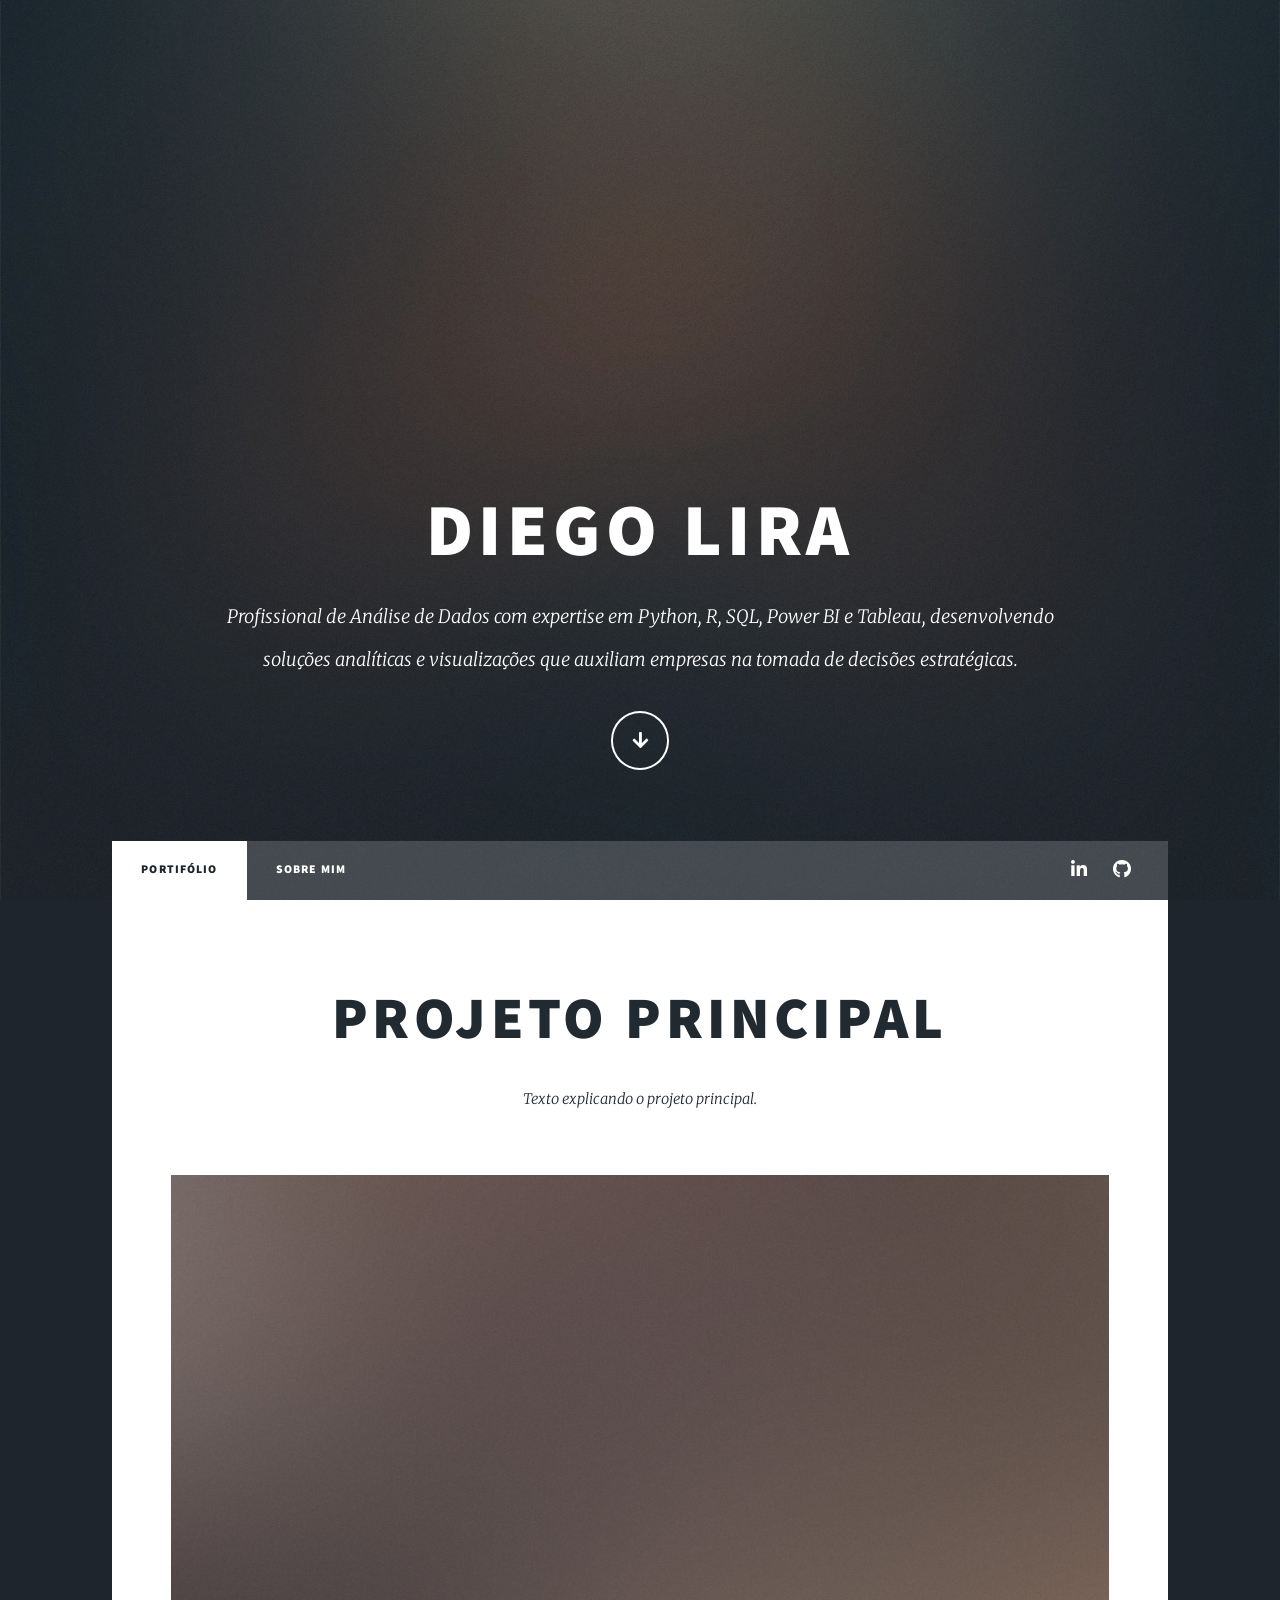
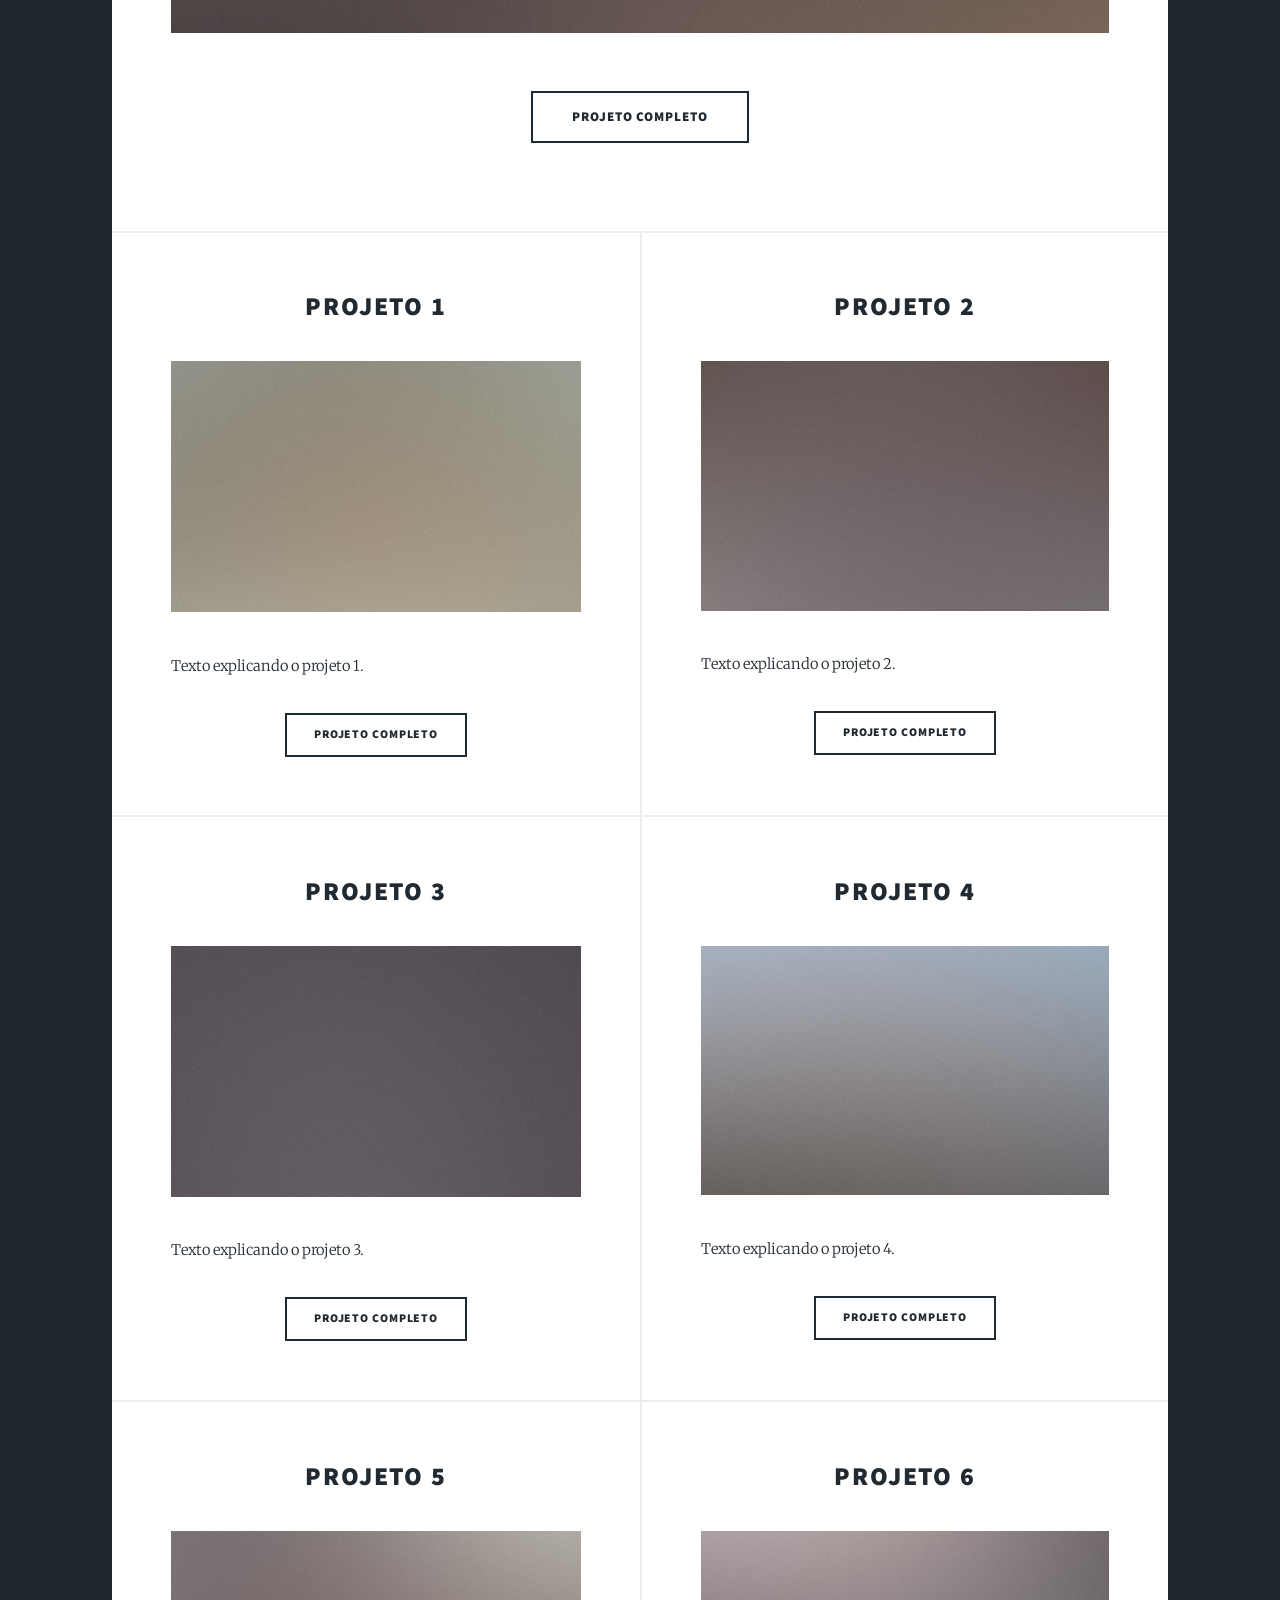
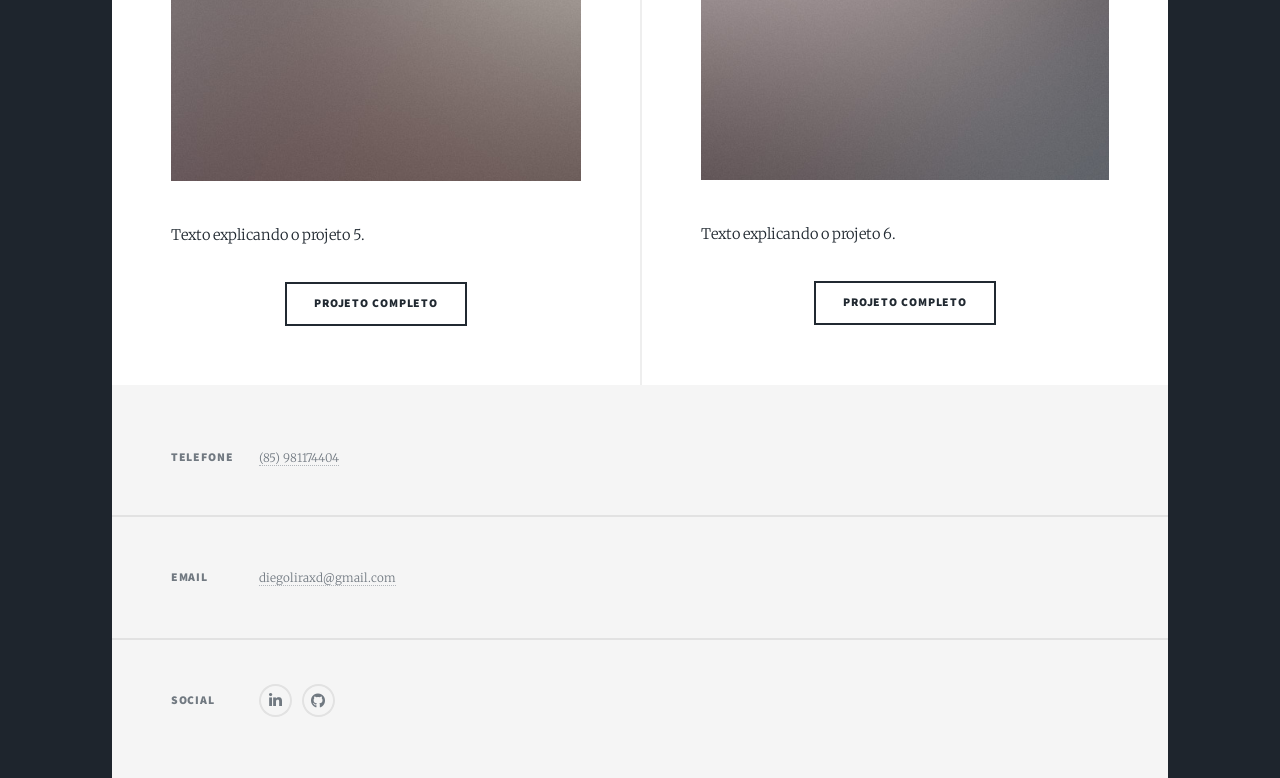
==== index.html @ f2e18669 "Site do portifólio" ====
<!DOCTYPE HTML>
<!--
	Massively by HTML5 UP
	html5up.net | @ajlkn
	Free for personal and commercial use under the CCA 3.0 license (html5up.net/license)
-->
<html>
	<head>
		<title>Massively by HTML5 UP</title>
		<meta charset="utf-8" />
		<meta name="viewport" content="width=device-width, initial-scale=1, user-scalable=no" />
		<link rel="stylesheet" href="assets/css/main.css" />
		<noscript><link rel="stylesheet" href="assets/css/noscript.css" /></noscript>
	</head>
	<body class="is-preload">

		<!-- Wrapper -->
			<div id="wrapper" class="fade-in">

				<!-- Intro -->
					<div id="intro">
						<h1>Diego Lira</h1>
						<p> Profissional de Análise de Dados com expertise em Python, R, SQL, Power BI e Tableau, desenvolvendo <br />
						soluções analíticas e visualizações que auxiliam empresas na tomada de decisões estratégicas.</p>
						<ul class="actions">
							<li><a href="#header" class="button icon solid solo fa-arrow-down scrolly">Continue</a></li>
						</ul>
					</div>

				<!-- Header -->
					<header id="header">
						<a href="index.html" class="logo">Portifólio</a>
					</header>

				<!-- Nav -->
					<nav id="nav">
						<ul class="links">
							<li class="active"><a>Portifólio</a></li>
							<li><a href="generic.html">Sobre mim</a></li>
						</ul>
						<ul class="icons">
							<li><a href="https://www.linkedin.com/in/diegoslira" target="_blank" rel="noopener noreferrer" class="icon brands alt fa-linkedin-in"><span class="label">LinkedIn</span></a></li>
							<li><a href="https://github.com/JDiegoSLira" target="_blank" rel="noopener noreferrer" class="icon brands alt fa-github"><span class="label">GitHub</span></a></li>
						</ul>
					</nav>

				<!-- Main -->
					<div id="main">

						<!-- Featured Post -->
							<article class="post featured">
								<header class="major">
									<h2><a href="#">Projeto Principal</a></h2>
									<p>Texto explicando o projeto principal.</p>
								</header>
								<a href="#" class="image main"><img src="images/pic01.jpg" alt="" /></a>
								<ul class="actions special">
									<li><a href="#" class="button large">Projeto completo</a></li>
								</ul>
							</article>

						<!-- Posts -->
							<section class="posts">
								<article>
									<header>
										<h2><a href="#">Projeto 1</a></h2>
									</header>
									<a href="#" class="image fit"><img src="images/pic02.jpg" alt="" /></a>
									<p>Texto explicando o projeto 1.</p>
									<ul class="actions special">
										<li><a href="#" class="button">Projeto completo</a></li>
									</ul>
								</article>
								<article>
									<header>
										<h2><a href="#">Projeto 2</a></h2>
									</header>
									<a href="#" class="image fit"><img src="images/pic03.jpg" alt="" /></a>
									<p>Texto explicando o projeto 2.</p>
									<ul class="actions special">
										<li><a href="#" class="button">Projeto completo</a></li>
									</ul>
								</article>
								<article>
									<header>
										<h2><a href="#">Projeto 3</a></h2>
									</header>
									<a href="#" class="image fit"><img src="images/pic04.jpg" alt="" /></a>
									<p>Texto explicando o projeto 3.</p>
									<ul class="actions special">
										<li><a href="#" class="button">Projeto completo</a></li>
									</ul>
								</article>
								<article>
									<header>
										<h2><a href="#">Projeto 4</a></h2>
									</header>
									<a href="#" class="image fit"><img src="images/pic05.jpg" alt="" /></a>
									<p>Texto explicando o projeto 4.</p>
									<ul class="actions special">
										<li><a href="#" class="button">Projeto completo</a></li>
									</ul>
								</article>
								<article>
									<header>
										<h2><a href="#">Projeto 5</a></h2>
									</header>
									<a href="#" class="image fit"><img src="images/pic06.jpg" alt="" /></a>
									<p>Texto explicando o projeto 5.</p>
									<ul class="actions special">
										<li><a href="#" class="button">Projeto completo</a></li>
									</ul>
								</article>
								<article>
									<header>
										<h2><a href="#">Projeto 6</a></h2>
									</header>
									<a href="#" class="image fit"><img src="images/pic07.jpg" alt="" /></a>
									<p>Texto explicando o projeto 6.</p>
									<ul class="actions special">
										<li><a href="#" class="button">Projeto completo</a></li>
									</ul>
								</article>
							</section>
					</div>
				<!-- Footer -->
					<footer id="footer">
						<section class="split contact">
							<section>
								<h3>Telefone</h3>
								<p><a>(85) 981174404</a></p>
							</section>
							<section>
								<h3>Email</h3>
								<p><a>diegoliraxd@gmail.com</a></p>
							</section>
							<section>
								<h3>Social</h3>
								<ul class="icons alt">
									<li><a href="https://www.linkedin.com/in/diegoslira" target="_blank" rel="noopener noreferrer" class="icon brands alt fa-linkedin-in"><span class="label">LinkedIn</span></a></li>
									<li><a href="https://github.com/JDiegoSLira" target="_blank" rel="noopener noreferrer" class="icon brands alt fa-github"><span class="label">GitHub</span></a></li>
								</ul>
							</section>
						</section>
					</footer>
			</div>

		<!-- Scripts -->
			<script src="assets/js/jquery.min.js"></script>
			<script src="assets/js/jquery.scrollex.min.js"></script>
			<script src="assets/js/jquery.scrolly.min.js"></script>
			<script src="assets/js/browser.min.js"></script>
			<script src="assets/js/breakpoints.min.js"></script>
			<script src="assets/js/util.js"></script>
			<script src="assets/js/main.js"></script>

	</body>
</html>
---- assets/css/main.css ----
@import url(fontawesome-all.min.css);
@import url("https://fonts.googleapis.com/css?family=Merriweather:300,700,300italic,700italic|Source+Sans+Pro:900");

/*
	Massively by HTML5 UP
	html5up.net | @ajlkn
	Free for personal and commercial use under the CCA 3.0 license (html5up.net/license)
*/

html, body, div, span, applet, object,
iframe, h1, h2, h3, h4, h5, h6, p, blockquote,
pre, a, abbr, acronym, address, big, cite,
code, del, dfn, em, img, ins, kbd, q, s, samp,
small, strike, strong, sub, sup, tt, var, b,
u, i, center, dl, dt, dd, ol, ul, li, fieldset,
form, label, legend, table, caption, tbody,
tfoot, thead, tr, th, td, article, aside,
canvas, details, embed, figure, figcaption,
footer, header, hgroup, menu, nav, output, ruby,
section, summary, time, mark, audio, video {
	margin: 0;
	padding: 0;
	border: 0;
	font-size: 100%;
	font: inherit;
	vertical-align: baseline;}

article, aside, details, figcaption, figure,
footer, header, hgroup, menu, nav, section {
	display: block;}

body {
	line-height: 1;
}

ol, ul {
	list-style: none;
}

blockquote, q {
	quotes: none;
}

	blockquote:before, blockquote:after, q:before, q:after {
		content: '';
		content: none;
	}

table {
	border-collapse: collapse;
	border-spacing: 0;
}

body {
	-webkit-text-size-adjust: none;
}

mark {
	background-color: transparent;
	color: inherit;
}

input::-moz-focus-inner {
	border: 0;
	padding: 0;
}

input, select, textarea {
	-moz-appearance: none;
	-webkit-appearance: none;
	-ms-appearance: none;
	appearance: none;
}

/* Basic */

	@-ms-viewport {
		width: device-width;
	}

	body {
		-ms-overflow-style: scrollbar;
	}

	@media screen and (max-width: 480px) {

		html, body {
			min-width: 320px;
		}

	}

	html {
		box-sizing: border-box;
	}

	*, *:before, *:after {
		box-sizing: inherit;
	}

	body {
		background-color: #1e252d;
	}

		body.is-preload *, body.is-preload *:before, body.is-preload *:after {
			-moz-animation: none !important;
			-webkit-animation: none !important;
			-ms-animation: none !important;
			animation: none !important;
			-moz-transition: none !important;
			-webkit-transition: none !important;
			-ms-transition: none !important;
			transition: none !important;
		}

/* Type */

	html {
		font-size: 16pt;
	}

		@media screen and (max-width: 1680px) {

			html {
				font-size: 12pt;
			}

		}

		@media screen and (max-width: 1280px) {

			html {
				font-size: 11pt;
			}

		}

		@media screen and (max-width: 360px) {

			html {
				font-size: 10pt;
			}

		}

	body {
		color: #212931;
	}

	body, input, select, textarea {
		font-family: "Merriweather", Georgia, serif;
		font-weight: 300;
		font-size: 1rem;
		line-height: 2.375;
	}

	a {
		-moz-transition: color 0.2s ease-in-out, background-color 0.2s ease-in-out, border-color 0.2s ease-in-out, box-shadow 0.2s ease-in-out;
		-webkit-transition: color 0.2s ease-in-out, background-color 0.2s ease-in-out, border-color 0.2s ease-in-out, box-shadow 0.2s ease-in-out;
		-ms-transition: color 0.2s ease-in-out, background-color 0.2s ease-in-out, border-color 0.2s ease-in-out, box-shadow 0.2s ease-in-out;
		transition: color 0.2s ease-in-out, background-color 0.2s ease-in-out, border-color 0.2s ease-in-out, box-shadow 0.2s ease-in-out;
		border-bottom: dotted 1px;
		text-decoration: none;
	}

		a:hover {
			border-bottom-color: transparent;
		}

	strong, b {
		font-weight: 600;
	}

	em, i {
		font-style: italic;
	}

	p {
		text-align: justify;
		margin: 0 0 2rem 0;
	}

	h1, h2, h3, h4, h5, h6 {
		font-family: "Source Sans Pro", Helvetica, sans-serif;
		font-weight: 900;
		line-height: 1.5;
		letter-spacing: 0.075em;
		text-transform: uppercase;
		margin: 0 0 1rem 0;
	}

		h1 a, h2 a, h3 a, h4 a, h5 a, h6 a {
			border-bottom: 0;
			color: inherit;
			text-decoration: none;
		}

	h1 {
		font-size: 4rem;
		line-height: 1.1;
		margin: 0 0 2rem 0;
	}

	h2 {
		font-size: 1.75rem;
		line-height: 1.3;
		margin: 0 0 1.5rem 0;
	}

	h3 {
		font-size: 1.25rem;
		margin: 0 0 1.5rem 0;
	}

	h4 {
		font-size: 1rem;
	}

	h5 {
		font-size: 0.9rem;
	}

	h6 {
		font-size: 0.8rem;
	}

	sub {
		font-size: 0.8rem;
		position: relative;
		top: 0.5rem;
	}

	sup {
		font-size: 0.8rem;
		position: relative;
		top: -0.5rem;
	}

	blockquote {
		border-left: solid 4px;
		font-style: italic;
		margin: 0 0 2rem 0;
		padding: 0.5rem 0 0.5rem 2rem;
	}

	code {
		border: solid 2px;
		font-family: "Courier New", monospace;
		font-size: 0.9rem;
		margin: 0 0.25rem;
		padding: 0.25rem 0.65rem;
	}

	pre {
		-webkit-overflow-scrolling: touch;
		font-family: "Courier New", monospace;
		font-size: 0.9rem;
		margin: 0 0 2rem 0;
	}

		pre code {
			display: block;
			line-height: 1.75;
			padding: 1rem 1.5rem;
			overflow-x: auto;
		}

	hr {
		border: 0;
		border-bottom: solid 2px;
		margin: 3rem 0;
	}

		hr.major {
			margin: 5rem 0;
		}

	.align-left {
		text-align: left;
	}

	.align-center {
		text-align: center;
	}

	.align-right {
		text-align: right;
	}

	input, select, textarea {
		color: #212931;
	}

	a {
		color: #212931;
		border-bottom-color: rgba(33, 41, 49, 0.5);
	}

		a:hover {
			border-bottom-color: transparent;
			color: #18bfef !important;
		}

	strong, b {
		color: #212931;
	}

	h1, h2, h3, h4, h5, h6 {
		color: #212931;
	}

	blockquote {
		border-left-color: #eeeeee;
	}

	code {
		background: rgba(220, 220, 220, 0.25);
		border-color: #eeeeee;
	}

	hr {
		border-bottom-color: #eeeeee;
	}

/* Row */

	.row {
		display: flex;
		flex-wrap: wrap;
		box-sizing: border-box;
		align-items: stretch;
	}

		.row > * {
			box-sizing: border-box;
		}

		.row.gtr-uniform > * > :last-child {
			margin-bottom: 0;
		}

		.row.aln-left {
			justify-content: flex-start;
		}

		.row.aln-center {
			justify-content: center;
		}

		.row.aln-right {
			justify-content: flex-end;
		}

		.row.aln-top {
			align-items: flex-start;
		}

		.row.aln-middle {
			align-items: center;
		}

		.row.aln-bottom {
			align-items: flex-end;
		}

		.row > .imp {
			order: -1;
		}

		.row > .col-1 {
			width: 8.33333%;
		}

		.row > .off-1 {
			margin-left: 8.33333%;
		}

		.row > .col-2 {
			width: 16.66667%;
		}

		.row > .off-2 {
			margin-left: 16.66667%;
		}

		.row > .col-3 {
			width: 25%;
		}

		.row > .off-3 {
			margin-left: 25%;
		}

		.row > .col-4 {
			width: 33.33333%;
		}

		.row > .off-4 {
			margin-left: 33.33333%;
		}

		.row > .col-5 {
			width: 41.66667%;
		}

		.row > .off-5 {
			margin-left: 41.66667%;
		}

		.row > .col-6 {
			width: 50%;
		}

		.row > .off-6 {
			margin-left: 50%;
		}

		.row > .col-7 {
			width: 58.33333%;
		}

		.row > .off-7 {
			margin-left: 58.33333%;
		}

		.row > .col-8 {
			width: 66.66667%;
		}

		.row > .off-8 {
			margin-left: 66.66667%;
		}

		.row > .col-9 {
			width: 75%;
		}

		.row > .off-9 {
			margin-left: 75%;
		}

		.row > .col-10 {
			width: 83.33333%;
		}

		.row > .off-10 {
			margin-left: 83.33333%;
		}

		.row > .col-11 {
			width: 91.66667%;
		}

		.row > .off-11 {
			margin-left: 91.66667%;
		}

		.row > .col-12 {
			width: 100%;
		}

		.row > .off-12 {
			margin-left: 100%;
		}

		.row.gtr-0 {
			margin-top: 0;
			margin-left: 0rem;
		}

			.row.gtr-0 > * {
				padding: 0 0 0 0rem;
			}

			.row.gtr-0.gtr-uniform {
				margin-top: 0rem;
			}

				.row.gtr-0.gtr-uniform > * {
					padding-top: 0rem;
				}

		.row.gtr-25 {
			margin-top: 0;
			margin-left: -0.375rem;
		}

			.row.gtr-25 > * {
				padding: 0 0 0 0.375rem;
			}

			.row.gtr-25.gtr-uniform {
				margin-top: -0.375rem;
			}

				.row.gtr-25.gtr-uniform > * {
					padding-top: 0.375rem;
				}

		.row.gtr-50 {
			margin-top: 0;
			margin-left: -0.75rem;
		}

			.row.gtr-50 > * {
				padding: 0 0 0 0.75rem;
			}

			.row.gtr-50.gtr-uniform {
				margin-top: -0.75rem;
			}

				.row.gtr-50.gtr-uniform > * {
					padding-top: 0.75rem;
				}

		.row {
			margin-top: 0;
			margin-left: -1.5rem;
		}

			.row > * {
				padding: 0 0 0 1.5rem;
			}

			.row.gtr-uniform {
				margin-top: -1.5rem;
			}

				.row.gtr-uniform > * {
					padding-top: 1.5rem;
				}

		.row.gtr-150 {
			margin-top: 0;
			margin-left: -2.25rem;
		}

			.row.gtr-150 > * {
				padding: 0 0 0 2.25rem;
			}

			.row.gtr-150.gtr-uniform {
				margin-top: -2.25rem;
			}

				.row.gtr-150.gtr-uniform > * {
					padding-top: 2.25rem;
				}

		.row.gtr-200 {
			margin-top: 0;
			margin-left: -3rem;
		}

			.row.gtr-200 > * {
				padding: 0 0 0 3rem;
			}

			.row.gtr-200.gtr-uniform {
				margin-top: -3rem;
			}

				.row.gtr-200.gtr-uniform > * {
					padding-top: 3rem;
				}

		@media screen and (max-width: 1680px) {

			.row {
				display: flex;
				flex-wrap: wrap;
				box-sizing: border-box;
				align-items: stretch;
			}

				.row > * {
					box-sizing: border-box;
				}

				.row.gtr-uniform > * > :last-child {
					margin-bottom: 0;
				}

				.row.aln-left {
					justify-content: flex-start;
				}

				.row.aln-center {
					justify-content: center;
				}

				.row.aln-right {
					justify-content: flex-end;
				}

				.row.aln-top {
					align-items: flex-start;
				}

				.row.aln-middle {
					align-items: center;
				}

				.row.aln-bottom {
					align-items: flex-end;
				}

				.row > .imp-xlarge {
					order: -1;
				}

				.row > .col-1-xlarge {
					width: 8.33333%;
				}

				.row > .off-1-xlarge {
					margin-left: 8.33333%;
				}

				.row > .col-2-xlarge {
					width: 16.66667%;
				}

				.row > .off-2-xlarge {
					margin-left: 16.66667%;
				}

				.row > .col-3-xlarge {
					width: 25%;
				}

				.row > .off-3-xlarge {
					margin-left: 25%;
				}

				.row > .col-4-xlarge {
					width: 33.33333%;
				}

				.row > .off-4-xlarge {
					margin-left: 33.33333%;
				}

				.row > .col-5-xlarge {
					width: 41.66667%;
				}

				.row > .off-5-xlarge {
					margin-left: 41.66667%;
				}

				.row > .col-6-xlarge {
					width: 50%;
				}

				.row > .off-6-xlarge {
					margin-left: 50%;
				}

				.row > .col-7-xlarge {
					width: 58.33333%;
				}

				.row > .off-7-xlarge {
					margin-left: 58.33333%;
				}

				.row > .col-8-xlarge {
					width: 66.66667%;
				}

				.row > .off-8-xlarge {
					margin-left: 66.66667%;
				}

				.row > .col-9-xlarge {
					width: 75%;
				}

				.row > .off-9-xlarge {
					margin-left: 75%;
				}

				.row > .col-10-xlarge {
					width: 83.33333%;
				}

				.row > .off-10-xlarge {
					margin-left: 83.33333%;
				}

				.row > .col-11-xlarge {
					width: 91.66667%;
				}

				.row > .off-11-xlarge {
					margin-left: 91.66667%;
				}

				.row > .col-12-xlarge {
					width: 100%;
				}

				.row > .off-12-xlarge {
					margin-left: 100%;
				}

				.row.gtr-0 {
					margin-top: 0;
					margin-left: 0rem;
				}

					.row.gtr-0 > * {
						padding: 0 0 0 0rem;
					}

					.row.gtr-0.gtr-uniform {
						margin-top: 0rem;
					}

						.row.gtr-0.gtr-uniform > * {
							padding-top: 0rem;
						}

				.row.gtr-25 {
					margin-top: 0;
					margin-left: -0.375rem;
				}

					.row.gtr-25 > * {
						padding: 0 0 0 0.375rem;
					}

					.row.gtr-25.gtr-uniform {
						margin-top: -0.375rem;
					}

						.row.gtr-25.gtr-uniform > * {
							padding-top: 0.375rem;
						}

				.row.gtr-50 {
					margin-top: 0;
					margin-left: -0.75rem;
				}

					.row.gtr-50 > * {
						padding: 0 0 0 0.75rem;
					}

					.row.gtr-50.gtr-uniform {
						margin-top: -0.75rem;
					}

						.row.gtr-50.gtr-uniform > * {
							padding-top: 0.75rem;
						}

				.row {
					margin-top: 0;
					margin-left: -1.5rem;
				}

					.row > * {
						padding: 0 0 0 1.5rem;
					}

					.row.gtr-uniform {
						margin-top: -1.5rem;
					}

						.row.gtr-uniform > * {
							padding-top: 1.5rem;
						}

				.row.gtr-150 {
					margin-top: 0;
					margin-left: -2.25rem;
				}

					.row.gtr-150 > * {
						padding: 0 0 0 2.25rem;
					}

					.row.gtr-150.gtr-uniform {
						margin-top: -2.25rem;
					}

						.row.gtr-150.gtr-uniform > * {
							padding-top: 2.25rem;
						}

				.row.gtr-200 {
					margin-top: 0;
					margin-left: -3rem;
				}

					.row.gtr-200 > * {
						padding: 0 0 0 3rem;
					}

					.row.gtr-200.gtr-uniform {
						margin-top: -3rem;
					}

						.row.gtr-200.gtr-uniform > * {
							padding-top: 3rem;
						}

		}

		@media screen and (max-width: 1280px) {

			.row {
				display: flex;
				flex-wrap: wrap;
				box-sizing: border-box;
				align-items: stretch;
			}

				.row > * {
					box-sizing: border-box;
				}

				.row.gtr-uniform > * > :last-child {
					margin-bottom: 0;
				}

				.row.aln-left {
					justify-content: flex-start;
				}

				.row.aln-center {
					justify-content: center;
				}

				.row.aln-right {
					justify-content: flex-end;
				}

				.row.aln-top {
					align-items: flex-start;
				}

				.row.aln-middle {
					align-items: center;
				}

				.row.aln-bottom {
					align-items: flex-end;
				}

				.row > .imp-large {
					order: -1;
				}

				.row > .col-1-large {
					width: 8.33333%;
				}

				.row > .off-1-large {
					margin-left: 8.33333%;
				}

				.row > .col-2-large {
					width: 16.66667%;
				}

				.row > .off-2-large {
					margin-left: 16.66667%;
				}

				.row > .col-3-large {
					width: 25%;
				}

				.row > .off-3-large {
					margin-left: 25%;
				}

				.row > .col-4-large {
					width: 33.33333%;
				}

				.row > .off-4-large {
					margin-left: 33.33333%;
				}

				.row > .col-5-large {
					width: 41.66667%;
				}

				.row > .off-5-large {
					margin-left: 41.66667%;
				}

				.row > .col-6-large {
					width: 50%;
				}

				.row > .off-6-large {
					margin-left: 50%;
				}

				.row > .col-7-large {
					width: 58.33333%;
				}

				.row > .off-7-large {
					margin-left: 58.33333%;
				}

				.row > .col-8-large {
					width: 66.66667%;
				}

				.row > .off-8-large {
					margin-left: 66.66667%;
				}

				.row > .col-9-large {
					width: 75%;
				}

				.row > .off-9-large {
					margin-left: 75%;
				}

				.row > .col-10-large {
					width: 83.33333%;
				}

				.row > .off-10-large {
					margin-left: 83.33333%;
				}

				.row > .col-11-large {
					width: 91.66667%;
				}

				.row > .off-11-large {
					margin-left: 91.66667%;
				}

				.row > .col-12-large {
					width: 100%;
				}

				.row > .off-12-large {
					margin-left: 100%;
				}

				.row.gtr-0 {
					margin-top: 0;
					margin-left: 0rem;
				}

					.row.gtr-0 > * {
						padding: 0 0 0 0rem;
					}

					.row.gtr-0.gtr-uniform {
						margin-top: 0rem;
					}

						.row.gtr-0.gtr-uniform > * {
							padding-top: 0rem;
						}

				.row.gtr-25 {
					margin-top: 0;
					margin-left: -0.375rem;
				}

					.row.gtr-25 > * {
						padding: 0 0 0 0.375rem;
					}

					.row.gtr-25.gtr-uniform {
						margin-top: -0.375rem;
					}

						.row.gtr-25.gtr-uniform > * {
							padding-top: 0.375rem;
						}

				.row.gtr-50 {
					margin-top: 0;
					margin-left: -0.75rem;
				}

					.row.gtr-50 > * {
						padding: 0 0 0 0.75rem;
					}

					.row.gtr-50.gtr-uniform {
						margin-top: -0.75rem;
					}

						.row.gtr-50.gtr-uniform > * {
							padding-top: 0.75rem;
						}

				.row {
					margin-top: 0;
					margin-left: -1.5rem;
				}

					.row > * {
						padding: 0 0 0 1.5rem;
					}

					.row.gtr-uniform {
						margin-top: -1.5rem;
					}

						.row.gtr-uniform > * {
							padding-top: 1.5rem;
						}

				.row.gtr-150 {
					margin-top: 0;
					margin-left: -2.25rem;
				}

					.row.gtr-150 > * {
						padding: 0 0 0 2.25rem;
					}

					.row.gtr-150.gtr-uniform {
						margin-top: -2.25rem;
					}

						.row.gtr-150.gtr-uniform > * {
							padding-top: 2.25rem;
						}

				.row.gtr-200 {
					margin-top: 0;
					margin-left: -3rem;
				}

					.row.gtr-200 > * {
						padding: 0 0 0 3rem;
					}

					.row.gtr-200.gtr-uniform {
						margin-top: -3rem;
					}

						.row.gtr-200.gtr-uniform > * {
							padding-top: 3rem;
						}

		}

		@media screen and (max-width: 980px) {

			.row {
				display: flex;
				flex-wrap: wrap;
				box-sizing: border-box;
				align-items: stretch;
			}

				.row > * {
					box-sizing: border-box;
				}

				.row.gtr-uniform > * > :last-child {
					margin-bottom: 0;
				}

				.row.aln-left {
					justify-content: flex-start;
				}

				.row.aln-center {
					justify-content: center;
				}

				.row.aln-right {
					justify-content: flex-end;
				}

				.row.aln-top {
					align-items: flex-start;
				}

				.row.aln-middle {
					align-items: center;
				}

				.row.aln-bottom {
					align-items: flex-end;
				}

				.row > .imp-medium {
					order: -1;
				}

				.row > .col-1-medium {
					width: 8.33333%;
				}

				.row > .off-1-medium {
					margin-left: 8.33333%;
				}

				.row > .col-2-medium {
					width: 16.66667%;
				}

				.row > .off-2-medium {
					margin-left: 16.66667%;
				}

				.row > .col-3-medium {
					width: 25%;
				}

				.row > .off-3-medium {
					margin-left: 25%;
				}

				.row > .col-4-medium {
					width: 33.33333%;
				}

				.row > .off-4-medium {
					margin-left: 33.33333%;
				}

				.row > .col-5-medium {
					width: 41.66667%;
				}

				.row > .off-5-medium {
					margin-left: 41.66667%;
				}

				.row > .col-6-medium {
					width: 50%;
				}

				.row > .off-6-medium {
					margin-left: 50%;
				}

				.row > .col-7-medium {
					width: 58.33333%;
				}

				.row > .off-7-medium {
					margin-left: 58.33333%;
				}

				.row > .col-8-medium {
					width: 66.66667%;
				}

				.row > .off-8-medium {
					margin-left: 66.66667%;
				}

				.row > .col-9-medium {
					width: 75%;
				}

				.row > .off-9-medium {
					margin-left: 75%;
				}

				.row > .col-10-medium {
					width: 83.33333%;
				}

				.row > .off-10-medium {
					margin-left: 83.33333%;
				}

				.row > .col-11-medium {
					width: 91.66667%;
				}

				.row > .off-11-medium {
					margin-left: 91.66667%;
				}

				.row > .col-12-medium {
					width: 100%;
				}

				.row > .off-12-medium {
					margin-left: 100%;
				}

				.row.gtr-0 {
					margin-top: 0;
					margin-left: 0rem;
				}

					.row.gtr-0 > * {
						padding: 0 0 0 0rem;
					}

					.row.gtr-0.gtr-uniform {
						margin-top: 0rem;
					}

						.row.gtr-0.gtr-uniform > * {
							padding-top: 0rem;
						}

				.row.gtr-25 {
					margin-top: 0;
					margin-left: -0.375rem;
				}

					.row.gtr-25 > * {
						padding: 0 0 0 0.375rem;
					}

					.row.gtr-25.gtr-uniform {
						margin-top: -0.375rem;
					}

						.row.gtr-25.gtr-uniform > * {
							padding-top: 0.375rem;
						}

				.row.gtr-50 {
					margin-top: 0;
					margin-left: -0.75rem;
				}

					.row.gtr-50 > * {
						padding: 0 0 0 0.75rem;
					}

					.row.gtr-50.gtr-uniform {
						margin-top: -0.75rem;
					}

						.row.gtr-50.gtr-uniform > * {
							padding-top: 0.75rem;
						}

				.row {
					margin-top: 0;
					margin-left: -1.5rem;
				}

					.row > * {
						padding: 0 0 0 1.5rem;
					}

					.row.gtr-uniform {
						margin-top: -1.5rem;
					}

						.row.gtr-uniform > * {
							padding-top: 1.5rem;
						}

				.row.gtr-150 {
					margin-top: 0;
					margin-left: -2.25rem;
				}

					.row.gtr-150 > * {
						padding: 0 0 0 2.25rem;
					}

					.row.gtr-150.gtr-uniform {
						margin-top: -2.25rem;
					}

						.row.gtr-150.gtr-uniform > * {
							padding-top: 2.25rem;
						}

				.row.gtr-200 {
					margin-top: 0;
					margin-left: -3rem;
				}

					.row.gtr-200 > * {
						padding: 0 0 0 3rem;
					}

					.row.gtr-200.gtr-uniform {
						margin-top: -3rem;
					}

						.row.gtr-200.gtr-uniform > * {
							padding-top: 3rem;
						}

		}

		@media screen and (max-width: 736px) {

			.row {
				display: flex;
				flex-wrap: wrap;
				box-sizing: border-box;
				align-items: stretch;
			}

				.row > * {
					box-sizing: border-box;
				}

				.row.gtr-uniform > * > :last-child {
					margin-bottom: 0;
				}

				.row.aln-left {
					justify-content: flex-start;
				}

				.row.aln-center {
					justify-content: center;
				}

				.row.aln-right {
					justify-content: flex-end;
				}

				.row.aln-top {
					align-items: flex-start;
				}

				.row.aln-middle {
					align-items: center;
				}

				.row.aln-bottom {
					align-items: flex-end;
				}

				.row > .imp-small {
					order: -1;
				}

				.row > .col-1-small {
					width: 8.33333%;
				}

				.row > .off-1-small {
					margin-left: 8.33333%;
				}

				.row > .col-2-small {
					width: 16.66667%;
				}

				.row > .off-2-small {
					margin-left: 16.66667%;
				}

				.row > .col-3-small {
					width: 25%;
				}

				.row > .off-3-small {
					margin-left: 25%;
				}

				.row > .col-4-small {
					width: 33.33333%;
				}

				.row > .off-4-small {
					margin-left: 33.33333%;
				}

				.row > .col-5-small {
					width: 41.66667%;
				}

				.row > .off-5-small {
					margin-left: 41.66667%;
				}

				.row > .col-6-small {
					width: 50%;
				}

				.row > .off-6-small {
					margin-left: 50%;
				}

				.row > .col-7-small {
					width: 58.33333%;
				}

				.row > .off-7-small {
					margin-left: 58.33333%;
				}

				.row > .col-8-small {
					width: 66.66667%;
				}

				.row > .off-8-small {
					margin-left: 66.66667%;
				}

				.row > .col-9-small {
					width: 75%;
				}

				.row > .off-9-small {
					margin-left: 75%;
				}

				.row > .col-10-small {
					width: 83.33333%;
				}

				.row > .off-10-small {
					margin-left: 83.33333%;
				}

				.row > .col-11-small {
					width: 91.66667%;
				}

				.row > .off-11-small {
					margin-left: 91.66667%;
				}

				.row > .col-12-small {
					width: 100%;
				}

				.row > .off-12-small {
					margin-left: 100%;
				}

				.row.gtr-0 {
					margin-top: 0;
					margin-left: 0rem;
				}

					.row.gtr-0 > * {
						padding: 0 0 0 0rem;
					}

					.row.gtr-0.gtr-uniform {
						margin-top: 0rem;
					}

						.row.gtr-0.gtr-uniform > * {
							padding-top: 0rem;
						}

				.row.gtr-25 {
					margin-top: 0;
					margin-left: -0.375rem;
				}

					.row.gtr-25 > * {
						padding: 0 0 0 0.375rem;
					}

					.row.gtr-25.gtr-uniform {
						margin-top: -0.375rem;
					}

						.row.gtr-25.gtr-uniform > * {
							padding-top: 0.375rem;
						}

				.row.gtr-50 {
					margin-top: 0;
					margin-left: -0.75rem;
				}

					.row.gtr-50 > * {
						padding: 0 0 0 0.75rem;
					}

					.row.gtr-50.gtr-uniform {
						margin-top: -0.75rem;
					}

						.row.gtr-50.gtr-uniform > * {
							padding-top: 0.75rem;
						}

				.row {
					margin-top: 0;
					margin-left: -1.5rem;
				}

					.row > * {
						padding: 0 0 0 1.5rem;
					}

					.row.gtr-uniform {
						margin-top: -1.5rem;
					}

						.row.gtr-uniform > * {
							padding-top: 1.5rem;
						}

				.row.gtr-150 {
					margin-top: 0;
					margin-left: -2.25rem;
				}

					.row.gtr-150 > * {
						padding: 0 0 0 2.25rem;
					}

					.row.gtr-150.gtr-uniform {
						margin-top: -2.25rem;
					}

						.row.gtr-150.gtr-uniform > * {
							padding-top: 2.25rem;
						}

				.row.gtr-200 {
					margin-top: 0;
					margin-left: -3rem;
				}

					.row.gtr-200 > * {
						padding: 0 0 0 3rem;
					}

					.row.gtr-200.gtr-uniform {
						margin-top: -3rem;
					}

						.row.gtr-200.gtr-uniform > * {
							padding-top: 3rem;
						}

		}

		@media screen and (max-width: 480px) {

			.row {
				display: flex;
				flex-wrap: wrap;
				box-sizing: border-box;
				align-items: stretch;
			}

				.row > * {
					box-sizing: border-box;
				}

				.row.gtr-uniform > * > :last-child {
					margin-bottom: 0;
				}

				.row.aln-left {
					justify-content: flex-start;
				}

				.row.aln-center {
					justify-content: center;
				}

				.row.aln-right {
					justify-content: flex-end;
				}

				.row.aln-top {
					align-items: flex-start;
				}

				.row.aln-middle {
					align-items: center;
				}

				.row.aln-bottom {
					align-items: flex-end;
				}

				.row > .imp-xsmall {
					order: -1;
				}

				.row > .col-1-xsmall {
					width: 8.33333%;
				}

				.row > .off-1-xsmall {
					margin-left: 8.33333%;
				}

				.row > .col-2-xsmall {
					width: 16.66667%;
				}

				.row > .off-2-xsmall {
					margin-left: 16.66667%;
				}

				.row > .col-3-xsmall {
					width: 25%;
				}

				.row > .off-3-xsmall {
					margin-left: 25%;
				}

				.row > .col-4-xsmall {
					width: 33.33333%;
				}

				.row > .off-4-xsmall {
					margin-left: 33.33333%;
				}

				.row > .col-5-xsmall {
					width: 41.66667%;
				}

				.row > .off-5-xsmall {
					margin-left: 41.66667%;
				}

				.row > .col-6-xsmall {
					width: 50%;
				}

				.row > .off-6-xsmall {
					margin-left: 50%;
				}

				.row > .col-7-xsmall {
					width: 58.33333%;
				}

				.row > .off-7-xsmall {
					margin-left: 58.33333%;
				}

				.row > .col-8-xsmall {
					width: 66.66667%;
				}

				.row > .off-8-xsmall {
					margin-left: 66.66667%;
				}

				.row > .col-9-xsmall {
					width: 75%;
				}

				.row > .off-9-xsmall {
					margin-left: 75%;
				}

				.row > .col-10-xsmall {
					width: 83.33333%;
				}

				.row > .off-10-xsmall {
					margin-left: 83.33333%;
				}

				.row > .col-11-xsmall {
					width: 91.66667%;
				}

				.row > .off-11-xsmall {
					margin-left: 91.66667%;
				}

				.row > .col-12-xsmall {
					width: 100%;
				}

				.row > .off-12-xsmall {
					margin-left: 100%;
				}

				.row.gtr-0 {
					margin-top: 0;
					margin-left: 0rem;
				}

					.row.gtr-0 > * {
						padding: 0 0 0 0rem;
					}

					.row.gtr-0.gtr-uniform {
						margin-top: 0rem;
					}

						.row.gtr-0.gtr-uniform > * {
							padding-top: 0rem;
						}

				.row.gtr-25 {
					margin-top: 0;
					margin-left: -0.375rem;
				}

					.row.gtr-25 > * {
						padding: 0 0 0 0.375rem;
					}

					.row.gtr-25.gtr-uniform {
						margin-top: -0.375rem;
					}

						.row.gtr-25.gtr-uniform > * {
							padding-top: 0.375rem;
						}

				.row.gtr-50 {
					margin-top: 0;
					margin-left: -0.75rem;
				}

					.row.gtr-50 > * {
						padding: 0 0 0 0.75rem;
					}

					.row.gtr-50.gtr-uniform {
						margin-top: -0.75rem;
					}

						.row.gtr-50.gtr-uniform > * {
							padding-top: 0.75rem;
						}

				.row {
					margin-top: 0;
					margin-left: -1.5rem;
				}

					.row > * {
						padding: 0 0 0 1.5rem;
					}

					.row.gtr-uniform {
						margin-top: -1.5rem;
					}

						.row.gtr-uniform > * {
							padding-top: 1.5rem;
						}

				.row.gtr-150 {
					margin-top: 0;
					margin-left: -2.25rem;
				}

					.row.gtr-150 > * {
						padding: 0 0 0 2.25rem;
					}

					.row.gtr-150.gtr-uniform {
						margin-top: -2.25rem;
					}

						.row.gtr-150.gtr-uniform > * {
							padding-top: 2.25rem;
						}

				.row.gtr-200 {
					margin-top: 0;
					margin-left: -3rem;
				}

					.row.gtr-200 > * {
						padding: 0 0 0 3rem;
					}

					.row.gtr-200.gtr-uniform {
						margin-top: -3rem;
					}

						.row.gtr-200.gtr-uniform > * {
							padding-top: 3rem;
						}

		}

		@media screen and (max-width: 360px) {

			.row {
				display: flex;
				flex-wrap: wrap;
				box-sizing: border-box;
				align-items: stretch;
			}

				.row > * {
					box-sizing: border-box;
				}

				.row.gtr-uniform > * > :last-child {
					margin-bottom: 0;
				}

				.row.aln-left {
					justify-content: flex-start;
				}

				.row.aln-center {
					justify-content: center;
				}

				.row.aln-right {
					justify-content: flex-end;
				}

				.row.aln-top {
					align-items: flex-start;
				}

				.row.aln-middle {
					align-items: center;
				}

				.row.aln-bottom {
					align-items: flex-end;
				}

				.row > .imp-xxsmall {
					order: -1;
				}

				.row > .col-1-xxsmall {
					width: 8.33333%;
				}

				.row > .off-1-xxsmall {
					margin-left: 8.33333%;
				}

				.row > .col-2-xxsmall {
					width: 16.66667%;
				}

				.row > .off-2-xxsmall {
					margin-left: 16.66667%;
				}

				.row > .col-3-xxsmall {
					width: 25%;
				}

				.row > .off-3-xxsmall {
					margin-left: 25%;
				}

				.row > .col-4-xxsmall {
					width: 33.33333%;
				}

				.row > .off-4-xxsmall {
					margin-left: 33.33333%;
				}

				.row > .col-5-xxsmall {
					width: 41.66667%;
				}

				.row > .off-5-xxsmall {
					margin-left: 41.66667%;
				}

				.row > .col-6-xxsmall {
					width: 50%;
				}

				.row > .off-6-xxsmall {
					margin-left: 50%;
				}

				.row > .col-7-xxsmall {
					width: 58.33333%;
				}

				.row > .off-7-xxsmall {
					margin-left: 58.33333%;
				}

				.row > .col-8-xxsmall {
					width: 66.66667%;
				}

				.row > .off-8-xxsmall {
					margin-left: 66.66667%;
				}

				.row > .col-9-xxsmall {
					width: 75%;
				}

				.row > .off-9-xxsmall {
					margin-left: 75%;
				}

				.row > .col-10-xxsmall {
					width: 83.33333%;
				}

				.row > .off-10-xxsmall {
					margin-left: 83.33333%;
				}

				.row > .col-11-xxsmall {
					width: 91.66667%;
				}

				.row > .off-11-xxsmall {
					margin-left: 91.66667%;
				}

				.row > .col-12-xxsmall {
					width: 100%;
				}

				.row > .off-12-xxsmall {
					margin-left: 100%;
				}

				.row.gtr-0 {
					margin-top: 0;
					margin-left: 0rem;
				}

					.row.gtr-0 > * {
						padding: 0 0 0 0rem;
					}

					.row.gtr-0.gtr-uniform {
						margin-top: 0rem;
					}

						.row.gtr-0.gtr-uniform > * {
							padding-top: 0rem;
						}

				.row.gtr-25 {
					margin-top: 0;
					margin-left: -0.375rem;
				}

					.row.gtr-25 > * {
						padding: 0 0 0 0.375rem;
					}

					.row.gtr-25.gtr-uniform {
						margin-top: -0.375rem;
					}

						.row.gtr-25.gtr-uniform > * {
							padding-top: 0.375rem;
						}

				.row.gtr-50 {
					margin-top: 0;
					margin-left: -0.75rem;
				}

					.row.gtr-50 > * {
						padding: 0 0 0 0.75rem;
					}

					.row.gtr-50.gtr-uniform {
						margin-top: -0.75rem;
					}

						.row.gtr-50.gtr-uniform > * {
							padding-top: 0.75rem;
						}

				.row {
					margin-top: 0;
					margin-left: -1.5rem;
				}

					.row > * {
						padding: 0 0 0 1.5rem;
					}

					.row.gtr-uniform {
						margin-top: -1.5rem;
					}

						.row.gtr-uniform > * {
							padding-top: 1.5rem;
						}

				.row.gtr-150 {
					margin-top: 0;
					margin-left: -2.25rem;
				}

					.row.gtr-150 > * {
						padding: 0 0 0 2.25rem;
					}

					.row.gtr-150.gtr-uniform {
						margin-top: -2.25rem;
					}

						.row.gtr-150.gtr-uniform > * {
							padding-top: 2.25rem;
						}

				.row.gtr-200 {
					margin-top: 0;
					margin-left: -3rem;
				}

					.row.gtr-200 > * {
						padding: 0 0 0 3rem;
					}

					.row.gtr-200.gtr-uniform {
						margin-top: -3rem;
					}

						.row.gtr-200.gtr-uniform > * {
							padding-top: 3rem;
						}

		}

/* Box */

	.box {
		border: solid 2px;
		margin-bottom: 2rem;
		padding: 1.5rem;
	}

		.box > :last-child,
		.box > :last-child > :last-child,
		.box > :last-child > :last-child > :last-child {
			margin-bottom: 0;
		}

		.box.alt {
			border: 0;
			border-radius: 0;
			padding: 0;
		}

	.box {
		border-color: #eeeeee;
	}

/* Button */

	input[type="submit"],
	input[type="reset"],
	input[type="button"],
	button,
	.button {
		-moz-appearance: none;
		-webkit-appearance: none;
		-ms-appearance: none;
		appearance: none;
		-moz-transition: background-color 0.2s ease-in-out, box-shadow 0.2s ease-in-out, color 0.2s ease-in-out;
		-webkit-transition: background-color 0.2s ease-in-out, box-shadow 0.2s ease-in-out, color 0.2s ease-in-out;
		-ms-transition: background-color 0.2s ease-in-out, box-shadow 0.2s ease-in-out, color 0.2s ease-in-out;
		transition: background-color 0.2s ease-in-out, box-shadow 0.2s ease-in-out, color 0.2s ease-in-out;
		border: 0;
		border-radius: 0;
		cursor: pointer;
		display: inline-block;
		font-family: "Source Sans Pro", Helvetica, sans-serif;
		font-size: 0.8rem;
		font-weight: 900;
		letter-spacing: 0.075em;
		height: 3rem;
		line-height: 3rem;
		padding: 0 2rem;
		text-align: center;
		text-decoration: none;
		text-transform: uppercase;
		white-space: nowrap;
	}

		input[type="submit"].icon:before,
		input[type="reset"].icon:before,
		input[type="button"].icon:before,
		button.icon:before,
		.button.icon:before {
			margin-right: 0.5rem;
		}

		input[type="submit"].icon.solo,
		input[type="reset"].icon.solo,
		input[type="button"].icon.solo,
		button.icon.solo,
		.button.icon.solo {
			position: relative;
			width: 4rem;
			height: 4rem;
			line-height: 4rem;
			border-radius: 4rem;
			text-indent: 4rem;
			overflow: hidden;
			padding: 0;
			white-space: nowrap;
		}

			input[type="submit"].icon.solo:before,
			input[type="reset"].icon.solo:before,
			input[type="button"].icon.solo:before,
			button.icon.solo:before,
			.button.icon.solo:before {
				position: absolute;
				display: block;
				top: 0;
				left: 0;
				width: inherit;
				height: inherit;
				line-height: inherit;
				font-size: 1.25rem;
				margin-right: 0;
				text-align: center;
				text-indent: 0;
			}

		input[type="submit"].fit,
		input[type="reset"].fit,
		input[type="button"].fit,
		button.fit,
		.button.fit {
			width: 100%;
		}

		input[type="submit"].small,
		input[type="reset"].small,
		input[type="button"].small,
		button.small,
		.button.small {
			font-size: 0.7rem;
			height: 2.5rem;
			line-height: 2.5rem;
			padding: 0 1.5rem;
		}

		input[type="submit"].large,
		input[type="reset"].large,
		input[type="button"].large,
		button.large,
		.button.large {
			font-size: 0.9rem;
			height: 3.5rem;
			line-height: 3.5rem;
			padding: 0 2.75rem;
		}

		@media screen and (max-width: 980px) {

			input[type="submit"],
			input[type="reset"],
			input[type="button"],
			button,
			.button {
				font-size: 0.9rem;
				height: 3.25rem;
				line-height: 3.25rem;
			}

				input[type="submit"].large,
				input[type="reset"].large,
				input[type="button"].large,
				button.large,
				.button.large {
					font-size: 1rem;
					height: 3.75rem;
					line-height: 3.75rem;
				}

		}

		input[type="submit"].disabled, input[type="submit"]:disabled,
		input[type="reset"].disabled,
		input[type="reset"]:disabled,
		input[type="button"].disabled,
		input[type="button"]:disabled,
		button.disabled,
		button:disabled,
		.button.disabled,
		.button:disabled {
			pointer-events: none;
			opacity: 0.25;
		}

	input[type="submit"],
	input[type="reset"],
	input[type="button"],
	button,
	.button {
		background-color: transparent;
		box-shadow: inset 0 0 0 2px #212931;
		color: #212931 !important;
	}

		input[type="submit"]:hover,
		input[type="reset"]:hover,
		input[type="button"]:hover,
		button:hover,
		.button:hover {
			box-shadow: inset 0 0 0 2px #18bfef;
			color: #18bfef !important;
		}

		input[type="submit"].primary,
		input[type="reset"].primary,
		input[type="button"].primary,
		button.primary,
		.button.primary {
			background-color: #212931;
			box-shadow: none;
			color: #ffffff !important;
		}

			input[type="submit"].primary:hover,
			input[type="reset"].primary:hover,
			input[type="button"].primary:hover,
			button.primary:hover,
			.button.primary:hover {
				background-color: #18bfef;
			}

/* Form */

	form {
		margin: 0 0 2rem 0;
	}

		form > :last-child {
			margin-bottom: 0;
		}

		form > .fields {
			display: -moz-flex;
			display: -webkit-flex;
			display: -ms-flex;
			display: flex;
			-moz-flex-wrap: wrap;
			-webkit-flex-wrap: wrap;
			-ms-flex-wrap: wrap;
			flex-wrap: wrap;
			width: calc(100% + 3rem);
			margin: -1.5rem 0 2rem -1.5rem;
		}

			form > .fields > .field {
				-moz-flex-grow: 0;
				-webkit-flex-grow: 0;
				-ms-flex-grow: 0;
				flex-grow: 0;
				-moz-flex-shrink: 0;
				-webkit-flex-shrink: 0;
				-ms-flex-shrink: 0;
				flex-shrink: 0;
				padding: 1.5rem 0 0 1.5rem;
				width: calc(100% - 1.5rem);
			}

				form > .fields > .field.half {
					width: calc(50% - 0.75rem);
				}

				form > .fields > .field.third {
					width: calc(100%/3 - 0.5rem);
				}

				form > .fields > .field.quarter {
					width: calc(25% - 0.375rem);
				}

		@media screen and (max-width: 480px) {

			form > .fields {
				width: calc(100% + 3rem);
				margin: -1.5rem 0 2rem -1.5rem;
			}

				form > .fields > .field {
					padding: 1.5rem 0 0 1.5rem;
					width: calc(100% - 1.5rem);
				}

					form > .fields > .field.half {
						width: calc(100% - 1.5rem);
					}

					form > .fields > .field.third {
						width: calc(100% - 1.5rem);
					}

					form > .fields > .field.quarter {
						width: calc(100% - 1.5rem);
					}

		}

	label {
		display: block;
		font-family: "Source Sans Pro", Helvetica, sans-serif;
		font-weight: 900;
		line-height: 1.5;
		letter-spacing: 0.075em;
		font-size: 0.8rem;
		text-transform: uppercase;
		margin: 0 0 0.75rem 0;
	}

		@media screen and (max-width: 980px) {

			label {
				font-size: 0.9rem;
			}

		}

	input[type="text"],
	input[type="password"],
	input[type="email"],
	select,
	textarea {
		-moz-appearance: none;
		-webkit-appearance: none;
		-ms-appearance: none;
		appearance: none;
		background: transparent;
		border-radius: 0;
		border: solid 2px;
		color: inherit;
		display: block;
		outline: 0;
		padding: 0 1rem;
		text-decoration: none;
		width: 100%;
	}

		input[type="text"]:invalid,
		input[type="password"]:invalid,
		input[type="email"]:invalid,
		select:invalid,
		textarea:invalid {
			box-shadow: none;
		}

	select {
		background-size: 1.25rem;
		background-repeat: no-repeat;
		background-position: calc(100% - 1rem) center;
		height: 3rem;
		padding-right: 3rem;
		text-overflow: ellipsis;
	}

		select:focus::-ms-value {
			background-color: transparent;
		}

		select::-ms-expand {
			display: none;
		}

	input[type="text"],
	input[type="password"],
	input[type="email"],
	select {
		height: 3rem;
	}

	textarea {
		padding: 0.75rem 1rem;
	}

	input[type="checkbox"],
	input[type="radio"] {
		-moz-appearance: none;
		-webkit-appearance: none;
		-ms-appearance: none;
		appearance: none;
		display: block;
		float: left;
		margin-right: -2rem;
		opacity: 0;
		width: 1rem;
		z-index: -1;
	}

		input[type="checkbox"] + label,
		input[type="radio"] + label {
			text-decoration: none;
			cursor: pointer;
			display: inline-block;
			font-size: 1rem;
			letter-spacing: 0;
			font-family: "Merriweather", Georgia, serif;
			text-transform: none;
			font-weight: 300;
			padding-left: 2.8rem;
			padding-right: 1rem;
			position: relative;
		}

			input[type="checkbox"] + label:before,
			input[type="radio"] + label:before {
				-moz-osx-font-smoothing: grayscale;
				-webkit-font-smoothing: antialiased;
				display: inline-block;
				font-style: normal;
				font-variant: normal;
				text-rendering: auto;
				line-height: 1;
				text-transform: none !important;
				font-family: 'Font Awesome 5 Free';
				font-weight: 900;
			}

			input[type="checkbox"] + label:before,
			input[type="radio"] + label:before {
				border-radius: 0;
				border: solid 2px;
				content: '';
				display: inline-block;
				font-size: 0.8rem;
				height: 1.8rem;
				left: 0;
				line-height: 1.65rem;
				position: absolute;
				text-align: center;
				top: -0.125rem;
				width: 1.8rem;
			}

		input[type="checkbox"]:checked + label:before,
		input[type="radio"]:checked + label:before {
			content: '\f00c';
		}

	input[type="checkbox"] + label:before {
		border-radius: 0;
	}

	input[type="radio"] + label:before {
		border-radius: 100%;
	}

	::-webkit-input-placeholder {
		opacity: 1.0;
	}

	:-moz-placeholder {
		opacity: 1.0;
	}

	::-moz-placeholder {
		opacity: 1.0;
	}

	:-ms-input-placeholder {
		opacity: 1.0;
	}

	label {
		color: #212931;
	}

	input[type="text"],
	input[type="password"],
	input[type="email"],
	select,
	textarea {
		border-color: #eeeeee;
	}

		input[type="text"]:focus,
		input[type="password"]:focus,
		input[type="email"]:focus,
		select:focus,
		textarea:focus {
			border-color: #18bfef;
		}

	select {
		background-image: url("data:image/svg+xml;charset=utf8,%3Csvg xmlns='http://www.w3.org/2000/svg' width='40' height='40' preserveAspectRatio='none' viewBox='0 0 40 40'%3E%3Cpath d='M9.4,12.3l10.4,10.4l10.4-10.4c0.2-0.2,0.5-0.4,0.9-0.4c0.3,0,0.6,0.1,0.9,0.4l3.3,3.3c0.2,0.2,0.4,0.5,0.4,0.9 c0,0.4-0.1,0.6-0.4,0.9L20.7,31.9c-0.2,0.2-0.5,0.4-0.9,0.4c-0.3,0-0.6-0.1-0.9-0.4L4.3,17.3c-0.2-0.2-0.4-0.5-0.4-0.9 c0-0.4,0.1-0.6,0.4-0.9l3.3-3.3c0.2-0.2,0.5-0.4,0.9-0.4S9.1,12.1,9.4,12.3z' fill='%23eeeeee' /%3E%3C/svg%3E");
	}

		select option {
			background-color: #ffffff;
			color: #212931;
		}

	.select-wrapper:before {
		color: #eeeeee;
	}

	input[type="checkbox"] + label,
	input[type="radio"] + label {
		color: #212931;
	}

		input[type="checkbox"] + label:before,
		input[type="radio"] + label:before {
			border-color: #eeeeee;
		}

	input[type="checkbox"]:checked + label:before,
	input[type="radio"]:checked + label:before {
		background-color: #212931;
		border-color: #212931;
		color: #ffffff;
	}

	input[type="checkbox"]:focus + label:before,
	input[type="radio"]:focus + label:before {
		border-color: #18bfef;
	}

	::-webkit-input-placeholder {
		color: #909498 !important;
	}

	:-moz-placeholder {
		color: #909498 !important;
	}

	::-moz-placeholder {
		color: #909498 !important;
	}

	:-ms-input-placeholder {
		color: #909498 !important;
	}

	.formerize-placeholder {
		color: #909498 !important;
	}

/* Icon */

	.icon {
		text-decoration: none;
		border-bottom: none;
		position: relative;
	}

		.icon:before {
			-moz-osx-font-smoothing: grayscale;
			-webkit-font-smoothing: antialiased;
			display: inline-block;
			font-style: normal;
			font-variant: normal;
			text-rendering: auto;
			line-height: 1;
			text-transform: none !important;
			font-family: 'Font Awesome 5 Free';
			font-weight: 400;
		}

		.icon > .label {
			display: none;
		}

		.icon:before {
			line-height: inherit;
		}

		.icon.solid:before {
			font-weight: 900;
		}

		.icon.brands:before {
			font-family: 'Font Awesome 5 Brands';
		}

/* Image */

	.image {
		border: 0;
		display: inline-block;
		position: relative;
	}

		.image img {
			display: block;
		}

		.image.left, .image.right {
			max-width: 40%;
		}

			.image.left img, .image.right img {
				width: 100%;
			}

		.image.left {
			float: left;
			margin: 0 2rem 2rem 0;
			top: 0.75rem;
		}

		.image.right {
			float: right;
			margin: 0 0 2rem 2rem;
			top: 0.75rem;
		}

		.image.fit {
			display: block;
			margin: 2.5rem 0;
			width: 100%;
		}

			.image.fit:first-child {
				margin-top: 0;
			}

			.image.fit img {
				width: 100%;
			}

		.image.main {
			display: block;
			margin: 4rem 0;
			width: 100%;
		}

			.image.main:first-child {
				margin-top: 0;
			}

			.image.main img {
				width: 100%;
			}

		@media screen and (max-width: 736px) {

			.image.fit {
				margin: 2rem 0;
			}

			.image.main {
				margin: 2rem 0;
			}

		}

	a.image {
		overflow: hidden;
	}

		a.image img {
			-moz-transition: -moz-transform 0.2s ease-out;
			-webkit-transition: -webkit-transform 0.2s ease-out;
			-ms-transition: -ms-transform 0.2s ease-out;
			transition: transform 0.2s ease-out;
		}

		a.image:hover img {
			-moz-transform: scale(1.05);
			-webkit-transform: scale(1.05);
			-ms-transform: scale(1.05);
			transform: scale(1.05);
		}

/* Actions */

	ul.actions {
		display: -moz-flex;
		display: -webkit-flex;
		display: -ms-flex;
		display: flex;
		cursor: default;
		list-style: none;
		margin-left: -1rem;
		padding-left: 0;
	}

		ul.actions li {
			padding: 0 0 0 1rem;
			vertical-align: middle;
		}

		ul.actions.special {
			-moz-justify-content: center;
			-webkit-justify-content: center;
			-ms-justify-content: center;
			justify-content: center;
			width: 100%;
			margin-left: 0;
		}

			ul.actions.special li:first-child {
				padding-left: 0;
			}

		ul.actions.stacked {
			-moz-flex-direction: column;
			-webkit-flex-direction: column;
			-ms-flex-direction: column;
			flex-direction: column;
			margin-left: 0;
		}

			ul.actions.stacked li {
				padding: 1.3rem 0 0 0;
			}

				ul.actions.stacked li:first-child {
					padding-top: 0;
				}

		ul.actions.fit {
			width: calc(100% + 1rem);
		}

			ul.actions.fit li {
				-moz-flex-grow: 1;
				-webkit-flex-grow: 1;
				-ms-flex-grow: 1;
				flex-grow: 1;
				-moz-flex-shrink: 1;
				-webkit-flex-shrink: 1;
				-ms-flex-shrink: 1;
				flex-shrink: 1;
				width: 100%;
			}

				ul.actions.fit li > * {
					width: 100%;
				}

			ul.actions.fit.stacked {
				width: 100%;
			}

		@media screen and (max-width: 480px) {

			ul.actions:not(.fixed) {
				-moz-flex-direction: column;
				-webkit-flex-direction: column;
				-ms-flex-direction: column;
				flex-direction: column;
				margin-left: 0;
				width: 100% !important;
			}

				ul.actions:not(.fixed) li {
					-moz-flex-grow: 1;
					-webkit-flex-grow: 1;
					-ms-flex-grow: 1;
					flex-grow: 1;
					-moz-flex-shrink: 1;
					-webkit-flex-shrink: 1;
					-ms-flex-shrink: 1;
					flex-shrink: 1;
					padding: 1rem 0 0 0;
					text-align: center;
					width: 100%;
				}

					ul.actions:not(.fixed) li > * {
						width: 100%;
					}

					ul.actions:not(.fixed) li:first-child {
						padding-top: 0;
					}

					ul.actions:not(.fixed) li input[type="submit"],
					ul.actions:not(.fixed) li input[type="reset"],
					ul.actions:not(.fixed) li input[type="button"],
					ul.actions:not(.fixed) li button,
					ul.actions:not(.fixed) li .button {
						width: 100%;
					}

						ul.actions:not(.fixed) li input[type="submit"].icon:before,
						ul.actions:not(.fixed) li input[type="reset"].icon:before,
						ul.actions:not(.fixed) li input[type="button"].icon:before,
						ul.actions:not(.fixed) li button.icon:before,
						ul.actions:not(.fixed) li .button.icon:before {
							margin-left: -0.5rem;
						}

		}

/* Icons */

	ul.icons {
		cursor: default;
		list-style: none;
		padding-left: 0;
	}

		ul.icons li {
			display: inline-block;
			padding: 0 0.5rem 0 0;
			vertical-align: middle;
		}

			ul.icons li:last-child {
				padding-right: 0;
			}

			ul.icons li .icon:before {
				width: 2.25rem;
				height: 2.25rem;
				line-height: 2.25rem;
				display: inline-block;
				text-align: center;
				border-radius: 100%;
				font-size: 1.25rem;
			}

		ul.icons.alt li .icon:before {
			-moz-transition: color 0.2s ease-in-out, background-color 0.2s ease-in-out, border-color 0.2s ease-in-out, box-shadow 0.2s ease-in-out;
			-webkit-transition: color 0.2s ease-in-out, background-color 0.2s ease-in-out, border-color 0.2s ease-in-out, box-shadow 0.2s ease-in-out;
			-ms-transition: color 0.2s ease-in-out, background-color 0.2s ease-in-out, border-color 0.2s ease-in-out, box-shadow 0.2s ease-in-out;
			transition: color 0.2s ease-in-out, background-color 0.2s ease-in-out, border-color 0.2s ease-in-out, box-shadow 0.2s ease-in-out;
			font-size: 1rem;
		}

/* List */

	ol {
		list-style: decimal;
		margin: 0 0 2rem 0;
		padding-left: 1.25rem;
	}

		ol li {
			padding-left: 0.25rem;
		}

	ul {
		list-style: disc;
		margin: 0 0 2rem 0;
		padding-left: 1rem;
	}

		ul li {
			padding-left: 0.5rem;
		}

		ul.divided {
			list-style: none;
			padding-left: 0;
		}

			ul.divided li {
				border-top: solid 1px;
				padding: 0.5rem 0;
			}

				ul.divided li:first-child {
					border-top: 0;
					padding-top: 0;
				}

	dl {
		margin: 0 0 2rem 0;
	}

		dl dt {
			display: block;
			font-weight: 600;
			margin: 0 0 1rem 0;
		}

		dl dd {
			margin-left: 2rem;
		}

	ul.divided li {
		border-top-color: #eeeeee;
	}

	ul.icons li a.icon:hover:before {
		color: #18bfef;
	}

	ul.icons.alt li .icon:before {
		box-shadow: inset 0 0 0 2px #eeeeee;
	}

	ul.icons.alt li a.icon:hover:before {
		box-shadow: inset 0 0 0 2px #18bfef;
	}

/* Section/Article */

	section.special, article.special {
		text-align: center;
	}

	header {
		cursor: default;
	}

		header > .date {
			display: block;
			font-size: 0.8rem;
			height: 1;
			margin: 0 0 1rem 0;
			position: relative;
		}

		header > p {
			font-style: italic;
		}

		header > h1 + p {
			font-size: 1.1rem;
			margin-top: -0.5rem;
			line-height: 2;
		}

		header > h2 + p {
			font-size: 1rem;
			margin-top: -0.75rem;
		}

		header > h3 + p {
			font-size: 0.9rem;
			margin-top: -0.75rem;
		}

		header > h4 + p {
			font-size: 0.8rem;
			margin-top: -0.75rem;
		}

		header.major {
			margin: 0 0 4rem 0;
			text-align: center;
		}

			header.major > :last-child {
				margin-bottom: 0;
			}

			header.major > p {
				margin-top: 0;
				text-align: center;
			}

			header.major > .date {
				font-size: 1rem;
				margin: 0 0 4rem 0;
			}

				header.major > .date:before, header.major > .date:after {
					content: '';
					display: block;
					position: absolute;
					top: 50%;
					width: calc(50% - 6rem);
					border-top: solid 2px;
				}

				header.major > .date:before {
					left: 0;
				}

				header.major > .date:after {
					right: 0;
				}

		@media screen and (max-width: 980px) {

			header br {
				display: none;
			}

		}

		@media screen and (max-width: 736px) {

			header.major {
				margin: 0 0 2rem 0;
			}

		}

	header.major .date:before, header.major .date:after {
		border-top-color: #eeeeee;
	}

/* Table */

	.table-wrapper {
		-webkit-overflow-scrolling: touch;
		overflow-x: auto;
	}

	table {
		margin: 0 0 2rem 0;
		width: 100%;
	}

		table tbody tr {
			border: solid 1px;
			border-left: 0;
			border-right: 0;
		}

		table td {
			padding: 0.75rem 0.75rem;
		}

		table th {
			font-family: "Source Sans Pro", Helvetica, sans-serif;
			font-size: 0.8rem;
			font-weight: 900;
			letter-spacing: 0.075em;
			line-height: 1.5;
			padding: 0 0.75rem 0.75rem 0.75rem;
			text-align: left;
			text-transform: uppercase;
		}

			@media screen and (max-width: 980px) {

				table th {
					font-size: 0.9rem;
				}

			}

		table thead {
			border-bottom: solid 2px;
		}

		table tfoot {
			border-top: solid 2px;
		}

		table.alt {
			border-collapse: separate;
		}

			table.alt tbody tr td {
				border: solid 1px;
				border-left-width: 0;
				border-top-width: 0;
			}

				table.alt tbody tr td:first-child {
					border-left-width: 1px;
				}

			table.alt tbody tr:first-child td {
				border-top-width: 1px;
			}

			table.alt thead {
				border-bottom: 0;
			}

			table.alt tfoot {
				border-top: 0;
			}

	table tbody tr {
		border-color: #eeeeee;
	}

		table tbody tr:nth-child(2n + 1) {
			background-color: rgba(220, 220, 220, 0.25);
		}

	table th {
		color: #212931;
	}

	table thead {
		border-bottom-color: #eeeeee;
	}

	table tfoot {
		border-top-color: #eeeeee;
	}

	table.alt tbody tr td {
		border-color: #eeeeee;
	}

/* Pagination */

	.pagination {
		display: -moz-inline-flex;
		display: -webkit-inline-flex;
		display: -ms-inline-flex;
		display: inline-flex;
		-moz-user-select: none;
		-webkit-user-select: none;
		-ms-user-select: none;
		user-select: none;
		cursor: default;
		list-style: none;
		margin: 0 0 2rem 2px;
		padding: 0;
	}

		.pagination a, .pagination span {
			-moz-transition: background-color 0.2s ease-in-out, border-color 0.2s ease-in-out, box-shadow 0.2s ease-in-out, color 0.2s ease-in-out;
			-webkit-transition: background-color 0.2s ease-in-out, border-color 0.2s ease-in-out, box-shadow 0.2s ease-in-out, color 0.2s ease-in-out;
			-ms-transition: background-color 0.2s ease-in-out, border-color 0.2s ease-in-out, box-shadow 0.2s ease-in-out, color 0.2s ease-in-out;
			transition: background-color 0.2s ease-in-out, border-color 0.2s ease-in-out, box-shadow 0.2s ease-in-out, color 0.2s ease-in-out;
			border: solid 2px;
			display: inline-block;
			font-family: "Source Sans Pro", Helvetica, sans-serif;
			font-size: 0.8rem;
			font-weight: 900;
			height: 3rem;
			letter-spacing: 0.075em;
			line-height: calc(3rem - 4px);
			margin-left: -2px;
			min-width: 3rem;
			position: relative;
			text-align: center;
			text-decoration: none;
			text-transform: uppercase;
		}

		.pagination .next, .pagination .previous {
			text-decoration: none;
			padding: 0 1.75rem;
		}

			.pagination .next:before, .pagination .previous:before {
				-moz-osx-font-smoothing: grayscale;
				-webkit-font-smoothing: antialiased;
				display: inline-block;
				font-style: normal;
				font-variant: normal;
				text-rendering: auto;
				line-height: 1;
				text-transform: none !important;
				font-family: 'Font Awesome 5 Free';
				font-weight: 900;
			}

			.pagination .next:before, .pagination .previous:before {
				display: inline-block;
				color: inherit !important;
				line-height: inherit;
			}

		.pagination .previous:before {
			content: '\f104';
			margin-right: 0.9375em;
		}

		.pagination .next:before {
			content: '\f105';
			float: right;
			margin-left: 0.9375em;
		}

		@media screen and (max-width: 980px) {

			.pagination a, .pagination span {
				font-size: 0.9rem;
			}

		}

		@media screen and (max-width: 480px) {

			.pagination .page, .pagination .extra {
				display: none;
			}

		}

	.pagination a, .pagination span {
		border-color: #eeeeee;
	}

	.pagination a {
		color: #212931 !important;
	}

		.pagination a:hover {
			color: #18bfef !important;
			border-color: #18bfef;
			z-index: 1;
		}

			.pagination a:hover + a,
			.pagination a:hover + span {
				border-left-color: #18bfef;
			}

		.pagination a.active {
			background-color: #eeeeee;
		}

	.pagination span {
		color: #eeeeee;
	}

/* Wrapper */

	#wrapper {
		-moz-transition: opacity 0.5s ease;
		-webkit-transition: opacity 0.5s ease;
		-ms-transition: opacity 0.5s ease;
		transition: opacity 0.5s ease;
		position: relative;
		z-index: 1;
		overflow: hidden;
	}

		#wrapper > .bg {
			position: absolute;
			top: 0;
			left: 0;
			width: 100%;
			height: 100%;
			background-color: #212931;
			background-image: url("../../images/overlay.png"), linear-gradient(0deg, rgba(0, 0, 0, 0.1), rgba(0, 0, 0, 0.1)), url("../../images/bg.jpg");
			background-size: auto,								auto,														100% auto;
			background-position: center,								center,														top center;
			background-repeat: repeat,								no-repeat,													no-repeat;
			background-attachment: scroll,								scroll,														scroll;
			z-index: -1;
		}

			#wrapper > .bg.fixed {
				position: fixed;
				width: 100vw;
				height: 100vh;
			}

		#wrapper.fade-in:before {
			pointer-events: none;
			-moz-transition: opacity 1s ease-in-out;
			-webkit-transition: opacity 1s ease-in-out;
			-ms-transition: opacity 1s ease-in-out;
			transition: opacity 1s ease-in-out;
			-moz-transition-delay: 0.75s;
			-webkit-transition-delay: 0.75s;
			-ms-transition-delay: 0.75s;
			transition-delay: 0.75s;
			background: #1e252d;
			content: '';
			display: block;
			height: 100%;
			left: 0;
			opacity: 0;
			position: fixed;
			top: 0;
			width: 100%;
		}

		body.is-preload #wrapper.fade-in:before {
			opacity: 1;
		}

		@media screen and (orientation: portrait) {

			#wrapper > .bg {
				background-size: auto,								auto,														auto 175%;
			}

		}

/* Intro */

	#intro {
		color: #ffffff;
		padding: 8rem 4rem 6rem 4rem ;
		-moz-align-items: center;
		-webkit-align-items: center;
		-ms-align-items: center;
		align-items: center;
		display: -moz-flex;
		display: -webkit-flex;
		display: -ms-flex;
		display: flex;
		-moz-flex-direction: column;
		-webkit-flex-direction: column;
		-ms-flex-direction: column;
		flex-direction: column;
		-moz-justify-content: -moz-flex-end;
		-webkit-justify-content: -webkit-flex-end;
		-ms-justify-content: -ms-flex-end;
		justify-content: flex-end;
		-moz-transition: opacity 1s ease, -moz-transform 1s ease;
		-webkit-transition: opacity 1s ease, -webkit-transform 1s ease;
		-ms-transition: opacity 1s ease, -ms-transform 1s ease;
		transition: opacity 1s ease, transform 1s ease;
		position: relative;
		cursor: default;
		text-align: center;
		z-index: 1;
		min-height: 100vh;
	}

		#intro input, #intro select, #intro textarea {
			color: #ffffff;
		}

		#intro a {
			color: #ffffff;
			border-bottom-color: rgba(255, 255, 255, 0.5);
		}

			#intro a:hover {
				border-bottom-color: transparent;
				color: #18bfef !important;
			}

		#intro strong, #intro b {
			color: #ffffff;
		}

		#intro h1, #intro h2, #intro h3, #intro h4, #intro h5, #intro h6 {
			color: #ffffff;
		}

		#intro blockquote {
			border-left-color: #ffffff;
		}

		#intro code {
			background: rgba(255, 255, 255, 0.075);
			border-color: #ffffff;
		}

		#intro hr {
			border-bottom-color: #ffffff;
		}

		#intro input[type="submit"],
		#intro input[type="reset"],
		#intro input[type="button"],
		#intro button,
		#intro .button {
			background-color: transparent;
			box-shadow: inset 0 0 0 2px #ffffff;
			color: #ffffff !important;
		}

			#intro input[type="submit"]:hover,
			#intro input[type="reset"]:hover,
			#intro input[type="button"]:hover,
			#intro button:hover,
			#intro .button:hover {
				box-shadow: inset 0 0 0 2px #18bfef;
				color: #18bfef !important;
			}

			#intro input[type="submit"].primary,
			#intro input[type="reset"].primary,
			#intro input[type="button"].primary,
			#intro button.primary,
			#intro .button.primary {
				background-color: #ffffff;
				box-shadow: none;
				color: #1e252d !important;
			}

				#intro input[type="submit"].primary:hover,
				#intro input[type="reset"].primary:hover,
				#intro input[type="button"].primary:hover,
				#intro button.primary:hover,
				#intro .button.primary:hover {
					background-color: #18bfef;
				}

		#intro h1 {
			font-size: 5rem;
			line-height: 1;
		}

		#intro p {
			font-size: 1.25rem;
			font-style: italic;
			margin-top: -0.25rem;
			text-align: center;
		}

		#intro + #header {
			margin-top: -20rem;
		}

			#intro + #header .logo {
				-moz-transform: translateY(2rem);
				-webkit-transform: translateY(2rem);
				-ms-transform: translateY(2rem);
				transform: translateY(2rem);
				opacity: 0;
				visibility: hidden;
			}

		#intro.hidden {
			pointer-events: none;
			-moz-transform: translateY(2rem);
			-webkit-transform: translateY(2rem);
			-ms-transform: translateY(2rem);
			transform: translateY(2rem);
			-moz-transition: opacity 0.5s ease, -moz-transform 0.5s ease, visibility 0.5s;
			-webkit-transition: opacity 0.5s ease, -webkit-transform 0.5s ease, visibility 0.5s;
			-ms-transition: opacity 0.5s ease, -ms-transform 0.5s ease, visibility 0.5s;
			transition: opacity 0.5s ease, transform 0.5s ease, visibility 0.5s;
			opacity: 0;
			visibility: hidden;
		}

			#intro.hidden + #header .logo {
				-moz-transform: translateY(0);
				-webkit-transform: translateY(0);
				-ms-transform: translateY(0);
				transform: translateY(0);
				opacity: 1;
				visibility: visible;
			}

		body.is-preload #intro {
			-moz-transform: translateY(2rem);
			-webkit-transform: translateY(2rem);
			-ms-transform: translateY(2rem);
			transform: translateY(2rem);
			opacity: 0;
		}

			body.is-preload #intro:not(.hidden) + #header + #nav {
				-moz-transform: translateY(4rem);
				-webkit-transform: translateY(4rem);
				-ms-transform: translateY(4rem);
				transform: translateY(4rem);
				opacity: 0;
			}

		@media screen and (max-width: 980px) {

			#intro {
				padding: 4rem 4rem 2rem 4rem ;
				min-height: 90vh;
			}

				#intro p br {
					display: none;
				}

				#intro + #header {
					margin-top: -14rem;
				}

		}

		@media screen and (max-width: 736px) {

			#intro {
				padding: 3rem 2rem 1rem 2rem ;
				min-height: 80vh;
			}

				#intro h1 {
					font-size: 3.25rem;
					line-height: 1.1;
					margin-bottom: 1rem;
				}

				#intro p {
					font-size: 1rem;
					margin-top: 0rem;
				}

				#intro .actions {
					display: none;
				}

		}

/* Header */

	#header {
		color: #ffffff;
		-moz-align-items: center;
		-webkit-align-items: center;
		-ms-align-items: center;
		align-items: center;
		display: -moz-flex;
		display: -webkit-flex;
		display: -ms-flex;
		display: flex;
		-moz-flex-direction: column;
		-webkit-flex-direction: column;
		-ms-flex-direction: column;
		flex-direction: column;
		-moz-justify-content: -moz-flex-end;
		-webkit-justify-content: -webkit-flex-end;
		-ms-justify-content: -ms-flex-end;
		justify-content: flex-end;
		pointer-events: none;
		-moz-user-select: none;
		-webkit-user-select: none;
		-ms-user-select: none;
		user-select: none;
		height: 20rem;
		padding-bottom: 8rem;
		position: relative;
		text-align: center;
		z-index: 2;
	}

		#header input, #header select, #header textarea {
			color: #ffffff;
		}

		#header a {
			color: #ffffff;
			border-bottom-color: rgba(255, 255, 255, 0.5);
		}

			#header a:hover {
				border-bottom-color: transparent;
				color: #18bfef !important;
			}

		#header strong, #header b {
			color: #ffffff;
		}

		#header h1, #header h2, #header h3, #header h4, #header h5, #header h6 {
			color: #ffffff;
		}

		#header blockquote {
			border-left-color: #ffffff;
		}

		#header code {
			background: rgba(255, 255, 255, 0.075);
			border-color: #ffffff;
		}

		#header hr {
			border-bottom-color: #ffffff;
		}

		#header .logo {
			-moz-transition: border-color 0.2s ease-in-out, color 0.2s ease-in-out, opacity 0.5s ease, -moz-transform 0.5s ease, visibility 0.5s;
			-webkit-transition: border-color 0.2s ease-in-out, color 0.2s ease-in-out, opacity 0.5s ease, -webkit-transform 0.5s ease, visibility 0.5s;
			-ms-transition: border-color 0.2s ease-in-out, color 0.2s ease-in-out, opacity 0.5s ease, -ms-transform 0.5s ease, visibility 0.5s;
			transition: border-color 0.2s ease-in-out, color 0.2s ease-in-out, opacity 0.5s ease, transform 0.5s ease, visibility 0.5s;
			pointer-events: auto;
			border-style: solid;
			border-color: #ffffff;
			border-width: 5px !important;
			font-family: "Source Sans Pro", Helvetica, sans-serif;
			font-size: 2.25rem;
			font-weight: 900;
			letter-spacing: 0.075em;
			line-height: 1;
			padding: 1rem 1.75rem;
			text-transform: uppercase;
			visibility: visible;
		}

			#header .logo:hover {
				border-color: #18bfef !important;
				color: #18bfef !important;
			}

		@media screen and (max-width: 980px) {

			#header {
				height: 14rem;
				padding-bottom: 4rem;
			}

		}

		@media screen and (max-width: 736px) {

			#header {
				padding-bottom: 3rem;
			}

				#header .logo {
					font-size: 1.75rem;
					border-width: 3px !important;
				}

		}

/* Nav */

	#nav {
		color: #ffffff;
		display: -moz-flex;
		display: -webkit-flex;
		display: -ms-flex;
		display: flex;
		-moz-transition: -moz-transform 1s ease, opacity 1s ease;
		-webkit-transition: -webkit-transform 1s ease, opacity 1s ease;
		-ms-transition: -ms-transform 1s ease, opacity 1s ease;
		transition: transform 1s ease, opacity 1s ease;
		background: rgba(255, 255, 255, 0.175);
		height: 4rem;
		line-height: 4rem;
		margin: -4rem auto 0 auto;
		overflow: hidden;
		padding: 0 2rem 0 0;
		position: relative;
		width: calc(100% - 4rem);
		max-width: 72rem;
		z-index: 2;
	}

		#nav ul.divided li {
			border-top-color: #ffffff;
		}

		#nav ul.icons li a.icon:hover:before {
			color: #18bfef;
		}

		#nav ul.icons.alt li .icon:before {
			box-shadow: inset 0 0 0 2px #ffffff;
		}

		#nav ul.icons.alt li a.icon:hover:before {
			box-shadow: inset 0 0 0 2px #18bfef;
		}

		#nav input, #nav select, #nav textarea {
			color: #ffffff;
		}

		#nav a {
			color: #ffffff;
			border-bottom-color: rgba(255, 255, 255, 0.5);
		}

			#nav a:hover {
				border-bottom-color: transparent;
				color: #18bfef !important;
			}

		#nav strong, #nav b {
			color: #ffffff;
		}

		#nav h1, #nav h2, #nav h3, #nav h4, #nav h5, #nav h6 {
			color: #ffffff;
		}

		#nav blockquote {
			border-left-color: #ffffff;
		}

		#nav code {
			background: rgba(255, 255, 255, 0.075);
			border-color: #ffffff;
		}

		#nav hr {
			border-bottom-color: #ffffff;
		}

		#nav ul.links {
			display: -moz-flex;
			display: -webkit-flex;
			display: -ms-flex;
			display: flex;
			-moz-flex-grow: 1;
			-webkit-flex-grow: 1;
			-ms-flex-grow: 1;
			flex-grow: 1;
			-moz-flex-shrink: 1;
			-webkit-flex-shrink: 1;
			-ms-flex-shrink: 1;
			flex-shrink: 1;
			font-family: "Source Sans Pro", Helvetica, sans-serif;
			font-weight: 900;
			letter-spacing: 0.075em;
			list-style: none;
			margin-bottom: 0;
			padding-left: 0;
			text-transform: uppercase;
		}

			#nav ul.links li {
				display: block;
				padding-left: 0;
			}

				#nav ul.links li a {
					-moz-transition: background-color 0.2s ease-in-out, color 0.2s ease-in-out;
					-webkit-transition: background-color 0.2s ease-in-out, color 0.2s ease-in-out;
					-ms-transition: background-color 0.2s ease-in-out, color 0.2s ease-in-out;
					transition: background-color 0.2s ease-in-out, color 0.2s ease-in-out;
					display: block;
					font-size: 0.8rem;
					outline: none;
					padding: 0 2rem;
				}

					#nav ul.links li a:hover {
						color: inherit !important;
						background-color: rgba(255, 255, 255, 0.1);
					}

				#nav ul.links li.active {
					background-color: #ffffff;
				}

					#nav ul.links li.active a {
						color: #1e252d;
					}

						#nav ul.links li.active a:hover {
							color: #18bfef !important;
						}

		#nav ul.icons {
			-moz-flex-grow: 0;
			-webkit-flex-grow: 0;
			-ms-flex-grow: 0;
			flex-grow: 0;
			-moz-flex-shrink: 0;
			-webkit-flex-shrink: 0;
			-ms-flex-shrink: 0;
			flex-shrink: 0;
			margin-bottom: 0;
		}

		@media screen and (max-width: 980px) {

			#nav {
				display: none;
			}

		}

/* Main */

	#main {
		background-color: #ffffff;
		position: relative;
		margin: 0 auto;
		width: calc(100% - 4rem);
		max-width: 72rem;
		z-index: 2;
	}

		#main > * {
			padding: 4rem 4rem 2rem 4rem ;
			border-top: solid 2px #eeeeee;
			margin: 0;
		}

			#main > *:first-child {
				border-top: 0;
			}

		#main > footer {
			text-align: center;
		}

		#main > .post {
			padding: 8rem 8rem 6rem 8rem ;
		}

			#main > .post header.major > .date {
				margin-top: -2rem;
			}

			#main > .post header.major > h1, #main > .post header.major h2 {
				font-size: 4rem;
				line-height: 1.1;
				margin: 0 0 2rem 0;
			}

			#main > .post.featured {
				text-align: center;
			}

			@media screen and (max-width: 1280px) {

				#main > .post {
					padding: 6rem 4rem 4rem 4rem ;
				}

			}

			@media screen and (max-width: 736px) {

				#main > .post {
					padding: 4rem 2rem 2rem 2rem ;
				}

					#main > .post header.major > .date {
						margin-top: -1rem;
						margin-bottom: 2rem;
					}

					#main > .post header.major > h1, #main > .post header.major h2 {
						font-size: 2.5rem;
						line-height: 1.2;
						margin: 0 0 1.5rem 0;
					}

			}

		#main > .posts {
			display: -moz-flex;
			display: -webkit-flex;
			display: -ms-flex;
			display: flex;
			-moz-flex-wrap: wrap;
			-webkit-flex-wrap: wrap;
			-ms-flex-wrap: wrap;
			flex-wrap: wrap;
			-moz-align-items: -moz-stretch;
			-webkit-align-items: -webkit-stretch;
			-ms-align-items: -ms-stretch;
			align-items: stretch;
			text-align: center;
			width: 100%;
			padding: 0;
		}

			#main > .posts > * {
				-moz-flex-shrink: 1;
				-webkit-flex-shrink: 1;
				-ms-flex-shrink: 1;
				flex-shrink: 1;
				-moz-flex-grow: 0;
				-webkit-flex-grow: 0;
				-ms-flex-grow: 0;
				flex-grow: 0;
			}

			#main > .posts > * {
				width: 50%;
			}

			#main > .posts > * {
				padding: 4rem;
				width: 50%;
			}

			#main > .posts > article {
				border-color: #eeeeee;
				border-left-width: 2px;
				border-style: solid;
				border-top-width: 2px;
				text-align: center;
			}

				#main > .posts > article > :last-child {
					margin-bottom: 0;
				}

				#main > .posts > article:nth-child(2n - 1) {
					border-left-width: 0;
				}

				#main > .posts > article:nth-child(-n + 2) {
					border-top-width: 0;
				}

			@media screen and (max-width: 980px) {

				#main > .posts > * {
					width: 50%;
				}

				#main > .posts > * {
					padding: 2.5rem;
					width: 50%;
				}

			}

			@media screen and (max-width: 736px) {

				#main > .posts > * {
					width: 100%;
				}

				#main > .posts > * {
					padding: 2rem;
					width: 100%;
				}

				#main > .posts > article:nth-child(2n - 1) {
					border-left-width: 2px;
				}

				#main > .posts > article:nth-child(-n + 2) {
					border-top-width: 2px;
				}

				#main > .posts > article:nth-child(n) {
					border-left-width: 0;
				}

				#main > .posts > article:nth-child(-n + 1) {
					border-top-width: 0;
				}

				#main > .posts > article .image {
					max-width: 25rem;
					margin-left: auto;
					margin-right: auto;
				}

			}

		@media screen and (max-width: 736px) {

			#main > * {
				padding: 2rem 2rem 0.1rem 2rem ;
			}

		}

		@media screen and (max-width: 480px) {

			#main {
				width: 100%;
			}

		}

/* Footer */

	#footer {
		color: #717981;
		display: -moz-flex;
		display: -webkit-flex;
		display: -ms-flex;
		display: flex;
		background-color: #f5f5f5;
		color: #909498;
		cursor: default;
		position: relative;
		margin: 0 auto;
		width: calc(100% - 4rem);
		max-width: 72rem;
		z-index: 2;
	}

		#footer input, #footer select, #footer textarea {
			color: #717981;
		}

		#footer a {
			color: #717981;
			border-bottom-color: rgba(113, 121, 129, 0.5);
		}

			#footer a:hover {
				border-bottom-color: transparent;
				color: #18bfef !important;
			}

		#footer strong, #footer b {
			color: #717981;
		}

		#footer h1, #footer h2, #footer h3, #footer h4, #footer h5, #footer h6 {
			color: #717981;
		}

		#footer blockquote {
			border-left-color: #e2e2e2;
		}

		#footer code {
			background: rgba(220, 220, 220, 0.5);
			border-color: #e2e2e2;
		}

		#footer hr {
			border-bottom-color: #e2e2e2;
		}

		#footer .box {
			border-color: #e2e2e2;
		}

		#footer input[type="submit"],
		#footer input[type="reset"],
		#footer input[type="button"],
		#footer button,
		#footer .button {
			background-color: transparent;
			box-shadow: inset 0 0 0 2px #717981;
			color: #717981 !important;
		}

			#footer input[type="submit"]:hover,
			#footer input[type="reset"]:hover,
			#footer input[type="button"]:hover,
			#footer button:hover,
			#footer .button:hover {
				box-shadow: inset 0 0 0 2px #18bfef;
				color: #18bfef !important;
			}

			#footer input[type="submit"].primary,
			#footer input[type="reset"].primary,
			#footer input[type="button"].primary,
			#footer button.primary,
			#footer .button.primary {
				background-color: #717981;
				box-shadow: none;
				color: #f5f5f5 !important;
			}

				#footer input[type="submit"].primary:hover,
				#footer input[type="reset"].primary:hover,
				#footer input[type="button"].primary:hover,
				#footer button.primary:hover,
				#footer .button.primary:hover {
					background-color: #18bfef;
				}

		#footer label {
			color: #717981;
		}

		#footer input[type="text"],
		#footer input[type="password"],
		#footer input[type="email"],
		#footer select,
		#footer textarea {
			border-color: #e2e2e2;
		}

			#footer input[type="text"]:focus,
			#footer input[type="password"]:focus,
			#footer input[type="email"]:focus,
			#footer select:focus,
			#footer textarea:focus {
				border-color: #18bfef;
			}

		#footer select {
			background-image: url("data:image/svg+xml;charset=utf8,%3Csvg xmlns='http://www.w3.org/2000/svg' width='40' height='40' preserveAspectRatio='none' viewBox='0 0 40 40'%3E%3Cpath d='M9.4,12.3l10.4,10.4l10.4-10.4c0.2-0.2,0.5-0.4,0.9-0.4c0.3,0,0.6,0.1,0.9,0.4l3.3,3.3c0.2,0.2,0.4,0.5,0.4,0.9 c0,0.4-0.1,0.6-0.4,0.9L20.7,31.9c-0.2,0.2-0.5,0.4-0.9,0.4c-0.3,0-0.6-0.1-0.9-0.4L4.3,17.3c-0.2-0.2-0.4-0.5-0.4-0.9 c0-0.4,0.1-0.6,0.4-0.9l3.3-3.3c0.2-0.2,0.5-0.4,0.9-0.4S9.1,12.1,9.4,12.3z' fill='%23e2e2e2' /%3E%3C/svg%3E");
		}

			#footer select option {
				background-color: #f5f5f5;
				color: #717981;
			}

		#footer .select-wrapper:before {
			color: #e2e2e2;
		}

		#footer input[type="checkbox"] + label,
		#footer input[type="radio"] + label {
			color: #717981;
		}

			#footer input[type="checkbox"] + label:before,
			#footer input[type="radio"] + label:before {
				border-color: #e2e2e2;
			}

		#footer input[type="checkbox"]:checked + label:before,
		#footer input[type="radio"]:checked + label:before {
			background-color: #717981;
			border-color: #717981;
			color: #f5f5f5;
		}

		#footer input[type="checkbox"]:focus + label:before,
		#footer input[type="radio"]:focus + label:before {
			border-color: #18bfef;
		}

		#footer ::-webkit-input-placeholder {
			color: #b3b7bb !important;
		}

		#footer :-moz-placeholder {
			color: #b3b7bb !important;
		}

		#footer ::-moz-placeholder {
			color: #b3b7bb !important;
		}

		#footer :-ms-input-placeholder {
			color: #b3b7bb !important;
		}

		#footer .formerize-placeholder {
			color: #b3b7bb !important;
		}

		#footer ul.divided li {
			border-top-color: #e2e2e2;
		}

		#footer ul.icons li a.icon:hover:before {
			color: #18bfef;
		}

		#footer ul.icons.alt li .icon:before {
			box-shadow: inset 0 0 0 2px #e2e2e2;
		}

		#footer ul.icons.alt li a.icon:hover:before {
			box-shadow: inset 0 0 0 2px #18bfef;
		}

		#footer header.major .date:before, #footer header.major .date:after {
			border-top-color: #e2e2e2;
		}

		#footer table tbody tr {
			border-color: #e2e2e2;
		}

			#footer table tbody tr:nth-child(2n + 1) {
				background-color: rgba(220, 220, 220, 0.5);
			}

		#footer table th {
			color: #717981;
		}

		#footer table thead {
			border-bottom-color: #e2e2e2;
		}

		#footer table tfoot {
			border-top-color: #e2e2e2;
		}

		#footer table.alt tbody tr td {
			border-color: #e2e2e2;
		}

		#footer .pagination a, #footer .pagination span {
			border-color: #e2e2e2;
		}

		#footer .pagination a {
			color: #717981 !important;
		}

			#footer .pagination a:hover {
				color: #18bfef !important;
				border-color: #18bfef;
				z-index: 1;
			}

				#footer .pagination a:hover + a,
				#footer .pagination a:hover + span {
					border-left-color: #18bfef;
				}

			#footer .pagination a.active {
				background-color: #e2e2e2;
			}

		#footer .pagination span {
			color: #e2e2e2;
		}

		#footer > section {
			-moz-flex-basis: 50%;
			-webkit-flex-basis: 50%;
			-ms-flex-basis: 50%;
			flex-basis: 50%;
			-moz-flex-grow: 1;
			-webkit-flex-grow: 1;
			-ms-flex-grow: 1;
			flex-grow: 1;
			-moz-flex-shrink: 1;
			-webkit-flex-shrink: 1;
			-ms-flex-shrink: 1;
			flex-shrink: 1;
			padding: 4rem 4rem 2rem 4rem ;
			border-left: solid 2px #e2e2e2;
		}

			#footer > section:first-child {
				border-left: 0;
			}

			#footer > section.split {
				display: -moz-flex;
				display: -webkit-flex;
				display: -ms-flex;
				display: flex;
				-moz-flex-direction: column;
				-webkit-flex-direction: column;
				-ms-flex-direction: column;
				flex-direction: column;
				padding: 0;
			}

				#footer > section.split > section {
					padding: 3rem 4rem 1rem 4rem ;
					border-top: solid 2px #e2e2e2;
				}

					#footer > section.split > section:first-child {
						padding: 5rem 4rem 1rem 4rem ;
						border-top: 0;
					}

					#footer > section.split > section:last-child {
						padding: 3rem 4rem 3rem 4rem ;
					}

				#footer > section.split.contact > section {
					display: -moz-flex;
					display: -webkit-flex;
					display: -ms-flex;
					display: flex;
					-moz-align-items: center;
					-webkit-align-items: center;
					-ms-align-items: center;
					align-items: center;
					padding: 3.15rem 4rem;
				}

					#footer > section.split.contact > section > * {
						margin-bottom: 0;
					}

					#footer > section.split.contact > section > :first-child {
						-moz-flex-shrink: 0;
						-webkit-flex-shrink: 0;
						-ms-flex-shrink: 0;
						flex-shrink: 0;
						-moz-flex-grow: 0;
						-webkit-flex-grow: 0;
						-ms-flex-grow: 0;
						flex-grow: 0;
						width: 6rem;
					}

					#footer > section.split.contact > section > :last-child {
						-moz-flex-shrink: 1;
						-webkit-flex-shrink: 1;
						-ms-flex-shrink: 1;
						flex-shrink: 1;
						-moz-flex-grow: 1;
						-webkit-flex-grow: 1;
						-ms-flex-grow: 1;
						flex-grow: 1;
					}

					#footer > section.split.contact > section:first-child {
						padding: 4rem 4rem 3rem 4rem;
					}

					#footer > section.split.contact > section:last-child {
						padding: 3rem 4rem 4rem 4rem;
					}

					#footer > section.split.contact > section.alt {
						-moz-align-items: -moz-flex-start;
						-webkit-align-items: -webkit-flex-start;
						-ms-align-items: -ms-flex-start;
						align-items: flex-start;
					}

						#footer > section.split.contact > section.alt > :last-child {
							margin-top: -0.325rem;
						}

		#footer form label,
		#footer h3,
		#footer p {
			font-size: 0.8rem;
		}

		@media screen and (max-width: 980px) {

			#footer {
				display: block;
			}

				#footer > section {
					border-top: solid 2px #e2e2e2;
				}

					#footer > section:first-child {
						border-top: 0;
					}

					#footer > section.split > section {
						padding: 4rem 4rem 2rem 4rem ;
					}

						#footer > section.split > section:first-child {
							padding: 4rem 4rem 2rem 4rem ;
						}

						#footer > section.split > section:last-child {
							padding: 4rem 4rem 2rem 4rem ;
						}

					#footer > section.split.contact > section {
						padding: 4rem;
					}

						#footer > section.split.contact > section:first-child {
							padding: 4rem;
						}

						#footer > section.split.contact > section:last-child {
							padding: 4rem;
						}

				#footer form label,
				#footer h3,
				#footer p {
					font-size: 0.9rem;
				}

		}

		@media screen and (max-width: 736px) {

			#footer > section {
				padding: 2rem 2rem 0.1rem 2rem ;
			}

				#footer > section.split > section {
					padding: 2rem 2rem 0.1rem 2rem ;
				}

					#footer > section.split > section:first-child {
						padding: 2rem 2rem 0.1rem 2rem ;
					}

					#footer > section.split > section:last-child {
						padding: 2rem 2rem 0.1rem 2rem ;
					}

				#footer > section.split.contact > section {
					padding: 2rem;
				}

					#footer > section.split.contact > section:first-child {
						padding: 2rem;
					}

					#footer > section.split.contact > section:last-child {
						padding: 2rem;
					}

		}

		@media screen and (max-width: 480px) {

			#footer {
				width: 100%;
			}

		}

	#copyright {
		color: #ffffff;
		position: relative;
		color: rgba(255, 255, 255, 0.25);
		cursor: default;
		font-family: "Source Sans Pro", Helvetica, sans-serif;
		font-size: 0.8rem;
		font-weight: 900;
		letter-spacing: 0.075em;
		line-height: 1.5;
		text-align: center;
		text-transform: uppercase;
		margin: 4rem auto 8rem auto;
		width: calc(100% - 4rem);
		max-width: 72rem;
		z-index: 2;
	}

		#copyright input, #copyright select, #copyright textarea {
			color: #ffffff;
		}

		#copyright a {
			color: #ffffff;
			border-bottom-color: rgba(255, 255, 255, 0.5);
		}

			#copyright a:hover {
				border-bottom-color: transparent;
				color: #18bfef !important;
			}

		#copyright strong, #copyright b {
			color: #ffffff;
		}

		#copyright h1, #copyright h2, #copyright h3, #copyright h4, #copyright h5, #copyright h6 {
			color: #ffffff;
		}

		#copyright blockquote {
			border-left-color: #ffffff;
		}

		#copyright code {
			background: rgba(255, 255, 255, 0.075);
			border-color: #ffffff;
		}

		#copyright hr {
			border-bottom-color: #ffffff;
		}

		#copyright a {
			color: inherit;
			border-bottom-color: inherit;
		}

		#copyright ul {
			list-style: none;
			margin: 0;
			padding-left: 0;
		}

			#copyright ul li {
				border-left: solid 2px;
				display: inline-block;
				line-height: 1;
				margin-left: 1rem;
				padding-left: 1rem;
			}

				#copyright ul li:first-child {
					border-left: 0;
					margin-left: 0;
					padding-left: 0;
				}

		@media screen and (max-width: 1280px) {

			#copyright {
				margin: 4rem auto;
			}

		}

		@media screen and (max-width: 480px) {

			#copyright ul li {
				border-left: 0;
				margin: 1rem 0 0 0;
				padding-left: 0;
				display: block;
			}

				#copyright ul li:first-child {
					margin-top: 0;
				}

		}

/* Nav Panel */

	#navPanelToggle {
		text-decoration: none;
		-moz-transition: color 0.2s ease-in-out, background-color 0.2s ease-in-out, box-shadow 0.2s ease-in-out;
		-webkit-transition: color 0.2s ease-in-out, background-color 0.2s ease-in-out, box-shadow 0.2s ease-in-out;
		-ms-transition: color 0.2s ease-in-out, background-color 0.2s ease-in-out, box-shadow 0.2s ease-in-out;
		transition: color 0.2s ease-in-out, background-color 0.2s ease-in-out, box-shadow 0.2s ease-in-out;
		display: none;
		position: fixed;
		top: 0.75rem;
		right: 0.75rem;
		border: 0;
		color: #ffffff;
		font-family: "Source Sans Pro", Helvetica, sans-serif;
		font-size: 0.9rem;
		font-weight: 900;
		letter-spacing: 0.075em;
		padding: 0.375rem 1.25rem;
		text-transform: uppercase;
		z-index: 10001;
	}

		#navPanelToggle:before {
			-moz-osx-font-smoothing: grayscale;
			-webkit-font-smoothing: antialiased;
			display: inline-block;
			font-style: normal;
			font-variant: normal;
			text-rendering: auto;
			line-height: 1;
			text-transform: none !important;
			font-family: 'Font Awesome 5 Free';
			font-weight: 900;
		}

		#navPanelToggle:before {
			content: '\f0c9';
			margin-right: 0.5rem;
		}

		#navPanelToggle.alt {
			background-color: rgba(255, 255, 255, 0.875);
			box-shadow: 0 0.125rem 0.75rem 0 rgba(30, 37, 45, 0.25);
			color: #212931;
		}

			#navPanelToggle.alt:hover {
				background-color: #ffffff;
			}

		@media screen and (max-width: 980px) {

			#navPanelToggle {
				display: block;
			}

		}

		@media screen and (max-width: 736px) {

			#navPanelToggle {
				font-size: 0.8rem;
				padding: 0.25rem 1rem;
			}

		}

	#navPanel {
		-moz-transform: translateX(20rem);
		-webkit-transform: translateX(20rem);
		-ms-transform: translateX(20rem);
		transform: translateX(20rem);
		-moz-transition: -moz-transform 0.5s ease, box-shadow 0.5s ease, visibility 0.5s;
		-webkit-transition: -webkit-transform 0.5s ease, box-shadow 0.5s ease, visibility 0.5s;
		-ms-transition: -ms-transform 0.5s ease, box-shadow 0.5s ease, visibility 0.5s;
		transition: transform 0.5s ease, box-shadow 0.5s ease, visibility 0.5s;
		display: none;
		-webkit-overflow-scrolling: touch;
		background: #ffffff;
		box-shadow: none;
		color: #212931;
		height: 100%;
		max-width: 80%;
		overflow-y: auto;
		padding: 3rem 2rem;
		position: fixed;
		right: 0;
		top: 0;
		visibility: hidden;
		width: 20rem;
		z-index: 10002;
	}

		#navPanel .links {
			list-style: none;
			padding-left: 0;
		}

			#navPanel .links li {
				border-top: solid 2px #eeeeee;
			}

				#navPanel .links li a {
					border-bottom: 0;
					display: block;
					font-family: "Source Sans Pro", Helvetica, sans-serif;
					font-size: 0.9rem;
					font-size: 0.9rem;
					font-weight: 900;
					letter-spacing: 0.075em;
					padding: 0.75rem 0;
					text-transform: uppercase;
				}

				#navPanel .links li:first-child {
					border-top: 0;
				}

		#navPanel .close {
			text-decoration: none;
			-moz-transition: color 0.2s ease-in-out;
			-webkit-transition: color 0.2s ease-in-out;
			-ms-transition: color 0.2s ease-in-out;
			transition: color 0.2s ease-in-out;
			-webkit-tap-highlight-color: rgba(0, 0, 0, 0);
			border: 0;
			color: #909498;
			cursor: pointer;
			display: block;
			height: 3.25rem;
			line-height: 3.25rem;
			padding-right: 1.25rem;
			position: absolute;
			right: 0;
			text-align: right;
			top: 0;
			vertical-align: middle;
			width: 7rem;
		}

			#navPanel .close:before {
				-moz-osx-font-smoothing: grayscale;
				-webkit-font-smoothing: antialiased;
				display: inline-block;
				font-style: normal;
				font-variant: normal;
				text-rendering: auto;
				line-height: 1;
				text-transform: none !important;
				font-family: 'Font Awesome 5 Free';
				font-weight: 900;
			}

			#navPanel .close:before {
				content: '\f00d';
				font-size: 1.25rem;
			}

			#navPanel .close:hover {
				color: #212931;
			}

			@media screen and (max-width: 736px) {

				#navPanel .close {
					height: 4rem;
					line-height: 4rem;
				}

			}

		@media screen and (max-width: 980px) {

			#navPanel {
				display: block;
			}

		}

		@media screen and (max-width: 736px) {

			#navPanel {
				padding: 2.5rem 1.75rem;
			}

		}

	@media screen and (max-width: 980px) {

		body.is-navPanel-visible #wrapper {
			opacity: 0.5;
		}

		body.is-navPanel-visible #navPanel {
			-moz-transform: translateX(0);
			-webkit-transform: translateX(0);
			-ms-transform: translateX(0);
			transform: translateX(0);
			box-shadow: 0 0 1.5rem 0 rgba(0, 0, 0, 0.2);
			visibility: visible;
		}

	}
	.about-left {
    text-align: center !important;
}

.about-left h1 {
    text-align: center !important;
}

.about-left p {
    text-align: justify !important;
    text-indent: 2em;
}

.image.main.profile-image {
    width: 400px !important;
    margin: 2rem auto 4rem auto !important;
}

.image.main.profile-image img {
    width: 100% !important;
    display: block;
    border-radius: 10px;
}
---- assets/css/noscript.css ----
@import url(font-awesome.min.css);

/*
	Massively by HTML5 UP
	html5up.net | @ajlkn
	Free for personal and commercial use under the CCA 3.0 license (html5up.net/license)
*/

/* Wrapper */

	#wrapper {
		background-color: #212931;
		background-image: url("../../images/overlay.png"), linear-gradient(0deg, rgba(0, 0, 0, 0.1), rgba(0, 0, 0, 0.1)), url("../../images/bg.jpg");
		background-size: auto,								auto,														100% auto;
		background-position: center,								center,														top center;
		background-repeat: repeat,								no-repeat,													no-repeat;
		background-attachment: fixed,								fixed,														fixed;
	}

		#wrapper.fade-in:before {
			display: none;
		}

/* Intro */

	body.is-preload #intro {
		opacity: 1;
	}

		body.is-preload #intro:not(.hidden) + #header + #nav {
			-moz-transform: none;
			-webkit-transform: none;
			-ms-transform: none;
			transform: none;
			opacity: 1;
		}
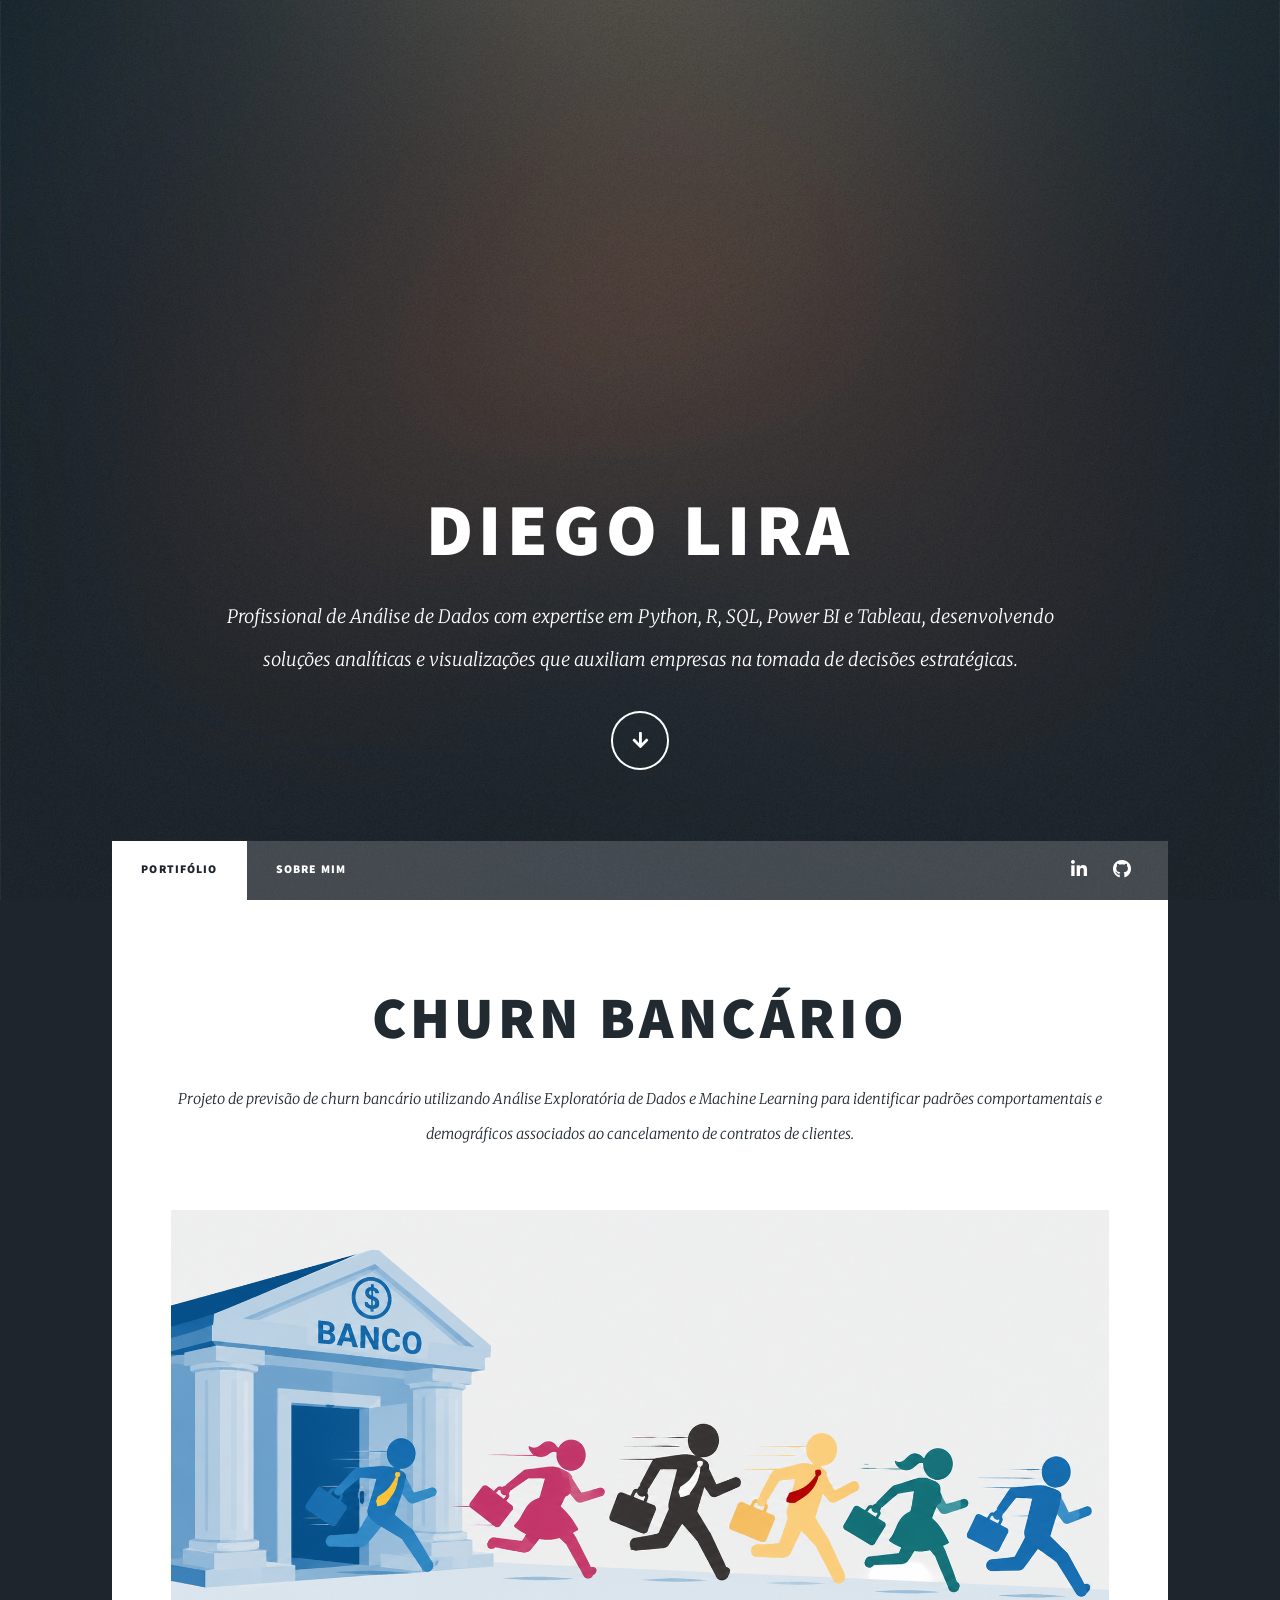
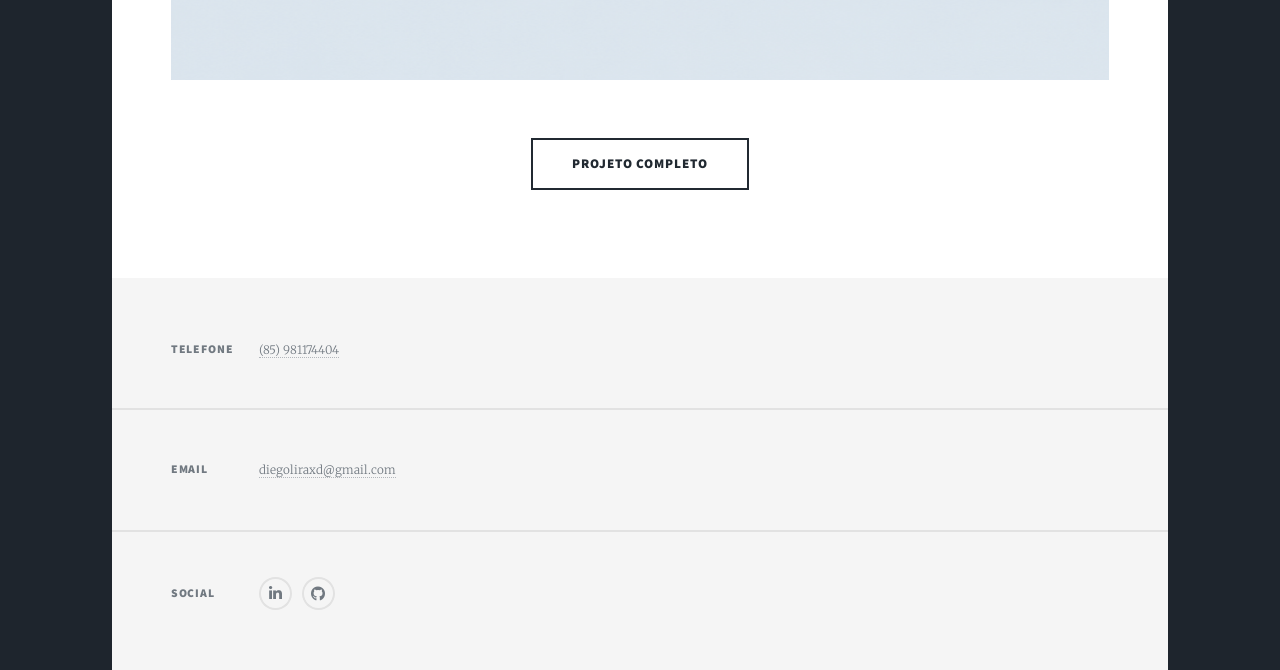
==== commit baf30a6d: "feature: melhorias no site" ====
--- a/index.html
+++ b/index.html
@@ -1,12 +1,8 @@
 <!DOCTYPE HTML>
-<!--
-	Massively by HTML5 UP
-	html5up.net | @ajlkn
-	Free for personal and commercial use under the CCA 3.0 license (html5up.net/license)
--->
+
 <html>
 	<head>
-		<title>Massively by HTML5 UP</title>
+		<title>Portifólio - Diego Lira</title>
 		<meta charset="utf-8" />
 		<meta name="viewport" content="width=device-width, initial-scale=1, user-scalable=no" />
 		<link rel="stylesheet" href="assets/css/main.css" />
@@ -50,78 +46,18 @@
 						<!-- Featured Post -->
 							<article class="post featured">
 								<header class="major">
-									<h2><a href="#">Projeto Principal</a></h2>
-									<p>Texto explicando o projeto principal.</p>
+									<h2><a href="https://github.com/JDiegoSLira/Churn-bancario" target="_blank" rel="noopener noreferrer"> Churn Bancário </a></h2>
+									<p>Projeto de previsão de churn bancário utilizando Análise Exploratória de Dados e Machine Learning para identificar padrões comportamentais e demográficos associados ao cancelamento de contratos de clientes.</p>
 								</header>
-								<a href="#" class="image main"><img src="images/pic01.jpg" alt="" /></a>
+								<a href="https://github.com/JDiegoSLira/Churn-bancario" target="_blank" rel="noopener noreferrer" class="image main"><img src="images/Churn.png" alt="" /></a>
 								<ul class="actions special">
-									<li><a href="#" class="button large">Projeto completo</a></li>
+									<li> <a href="https://github.com/JDiegoSLira/Churn-bancario" class="button large" target="_blank" rel="noopener noreferrer">Projeto completo</a>
+								</li>
 								</ul>
 							</article>
 
 						<!-- Posts -->
-							<section class="posts">
-								<article>
-									<header>
-										<h2><a href="#">Projeto 1</a></h2>
-									</header>
-									<a href="#" class="image fit"><img src="images/pic02.jpg" alt="" /></a>
-									<p>Texto explicando o projeto 1.</p>
-									<ul class="actions special">
-										<li><a href="#" class="button">Projeto completo</a></li>
-									</ul>
-								</article>
-								<article>
-									<header>
-										<h2><a href="#">Projeto 2</a></h2>
-									</header>
-									<a href="#" class="image fit"><img src="images/pic03.jpg" alt="" /></a>
-									<p>Texto explicando o projeto 2.</p>
-									<ul class="actions special">
-										<li><a href="#" class="button">Projeto completo</a></li>
-									</ul>
-								</article>
-								<article>
-									<header>
-										<h2><a href="#">Projeto 3</a></h2>
-									</header>
-									<a href="#" class="image fit"><img src="images/pic04.jpg" alt="" /></a>
-									<p>Texto explicando o projeto 3.</p>
-									<ul class="actions special">
-										<li><a href="#" class="button">Projeto completo</a></li>
-									</ul>
-								</article>
-								<article>
-									<header>
-										<h2><a href="#">Projeto 4</a></h2>
-									</header>
-									<a href="#" class="image fit"><img src="images/pic05.jpg" alt="" /></a>
-									<p>Texto explicando o projeto 4.</p>
-									<ul class="actions special">
-										<li><a href="#" class="button">Projeto completo</a></li>
-									</ul>
-								</article>
-								<article>
-									<header>
-										<h2><a href="#">Projeto 5</a></h2>
-									</header>
-									<a href="#" class="image fit"><img src="images/pic06.jpg" alt="" /></a>
-									<p>Texto explicando o projeto 5.</p>
-									<ul class="actions special">
-										<li><a href="#" class="button">Projeto completo</a></li>
-									</ul>
-								</article>
-								<article>
-									<header>
-										<h2><a href="#">Projeto 6</a></h2>
-									</header>
-									<a href="#" class="image fit"><img src="images/pic07.jpg" alt="" /></a>
-									<p>Texto explicando o projeto 6.</p>
-									<ul class="actions special">
-										<li><a href="#" class="button">Projeto completo</a></li>
-									</ul>
-								</article>
-							</section>
+							
 					</div>
 				<!-- Footer -->
 					<footer id="footer">
--- a/assets/css/main.css
+++ b/assets/css/main.css
@@ -4702,7 +4702,7 @@
 
 .image.main.profile-image {
     width: 400px !important;
-    margin: 2rem auto 4rem auto !important;
+    margin: -2rem auto -3rem auto !important;
 }
 
 .image.main.profile-image img {
@@ -4711,4 +4711,55 @@
     border-radius: 10px;
 }
 
-
+.skills-section{
+  padding: 60px 0;
+}
+
+.skills-title{
+  font-size: 40px;
+  margin-bottom: 10px;
+}
+
+.skills-line{
+  width: 120px;
+  height: 4px;
+  background: #615a5a;
+  margin-bottom: 50px;
+}
+
+.skills-grid{
+  display: grid;
+  grid-template-columns: repeat(2, 1fr);
+  gap: 40px;
+}
+
+.skill-card{
+  background: #fff;
+  padding: 35px;
+  border-radius: 12px;
+  box-shadow: 0 4px 12px rgba(0,0,0,0.08);
+}
+
+.skill-card h2{
+  margin-bottom: 20px;
+  font-size: 28px;
+}
+
+.skill-card ul{
+  padding-left: 20px;
+}
+
+.skill-card li{
+  margin-bottom: 12px;
+  line-height: 1.5;
+}
+
+/* Responsivo */
+
+@media(max-width: 900px){
+
+  .skills-grid{
+    grid-template-columns: 1fr;
+  }
+
+}
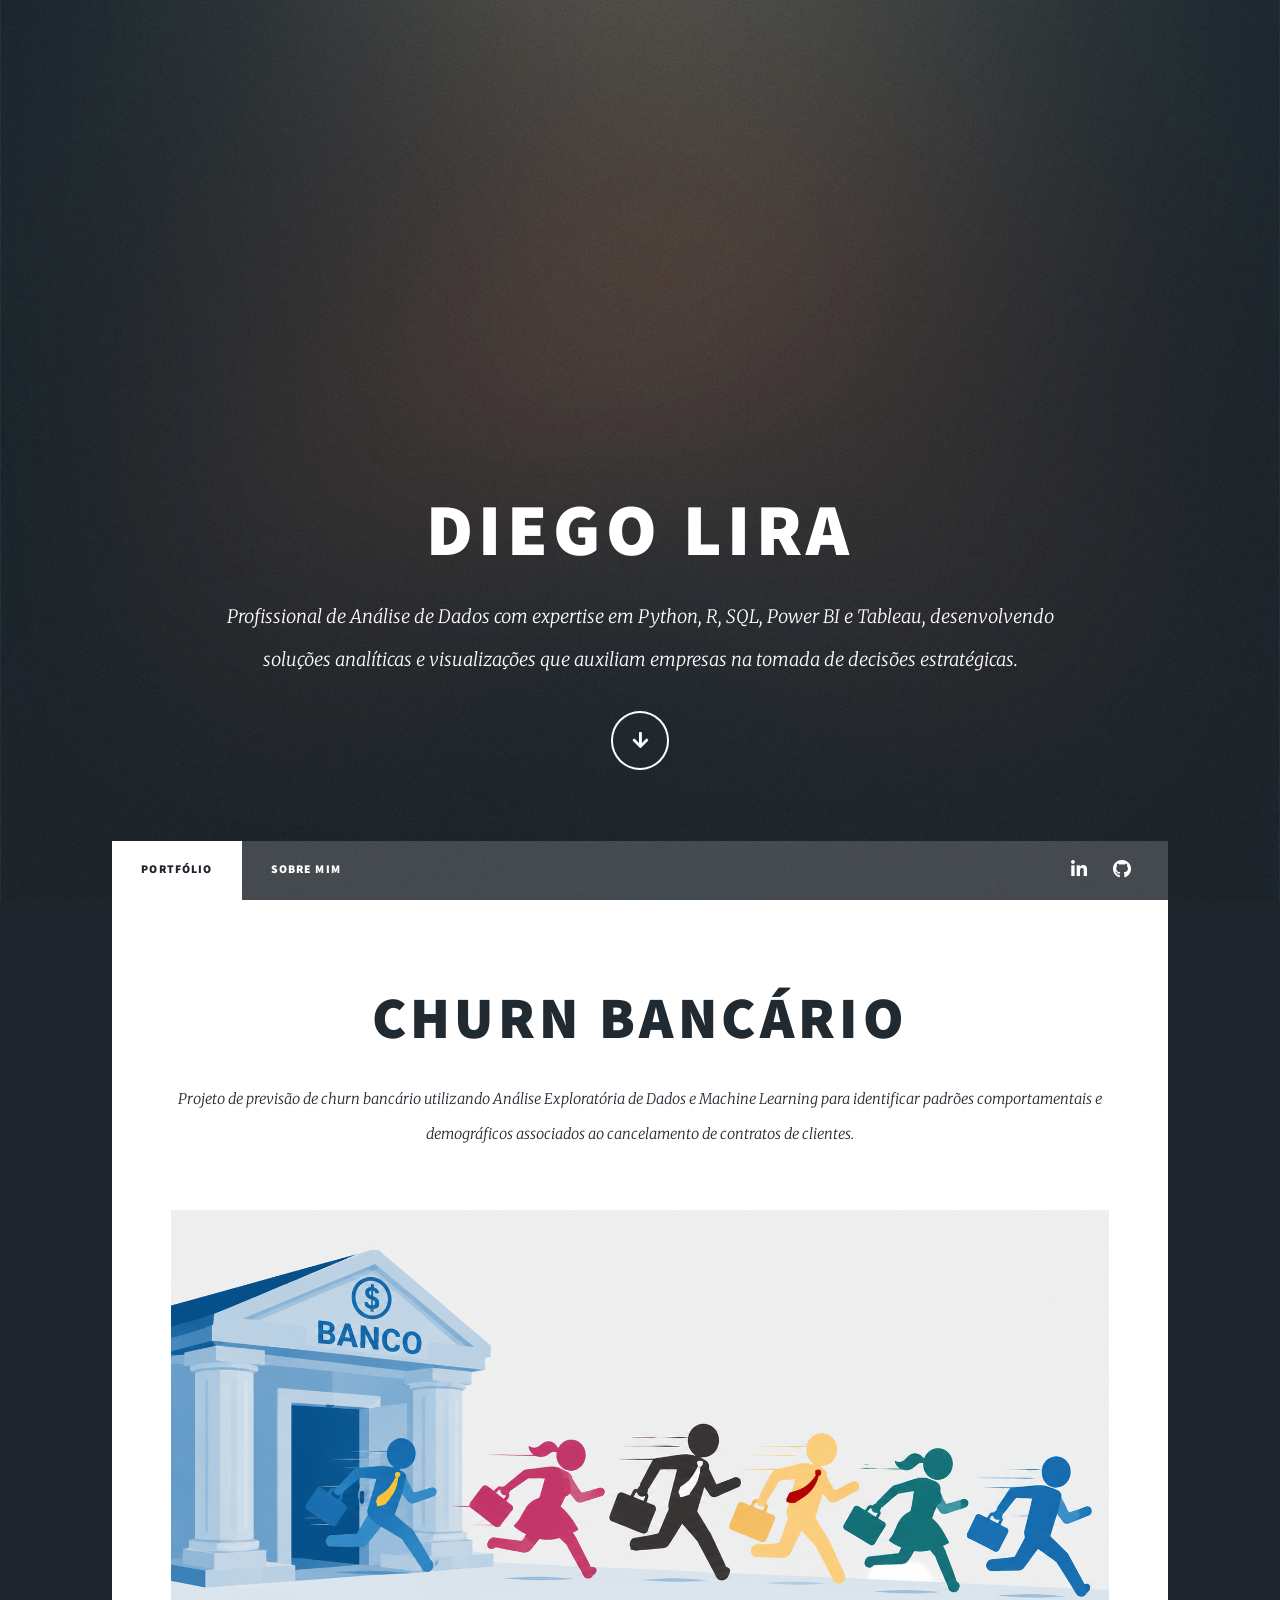
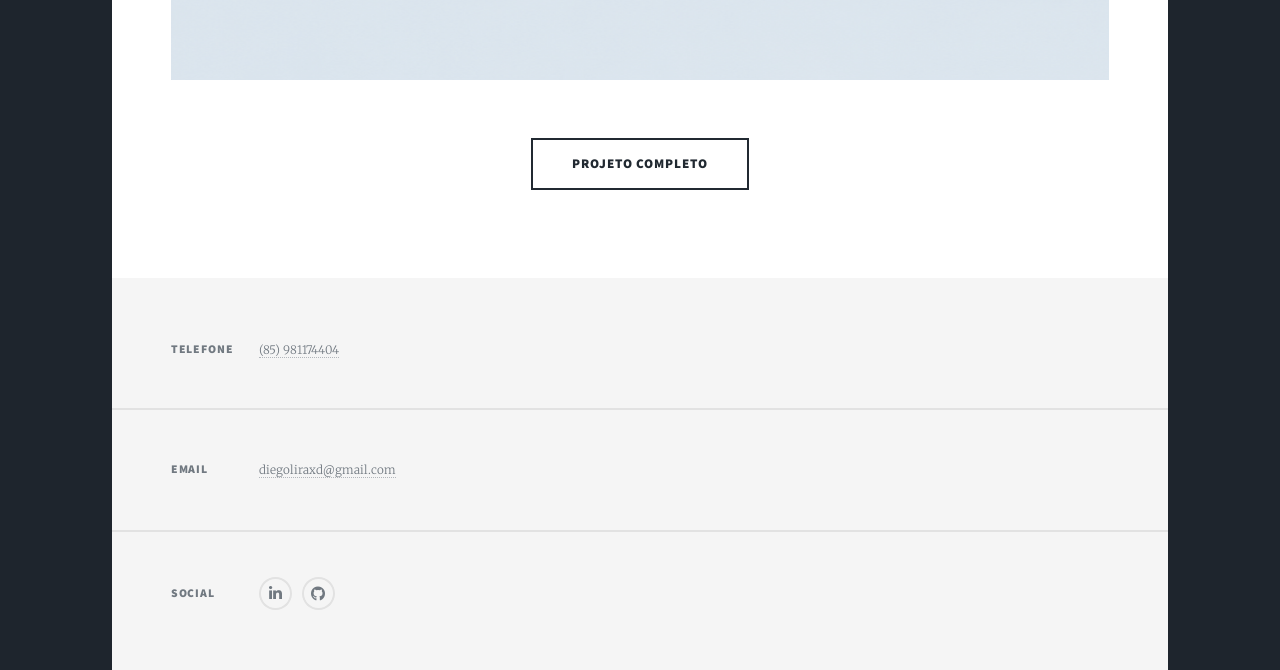
==== commit 82c11cb9: "Update index.html" ====
--- a/index.html
+++ b/index.html
@@ -2,7 +2,7 @@
 
 <html>
 	<head>
-		<title>Portifólio - Diego Lira</title>
+		<title>Portfólio - Diego Lira</title>
 		<meta charset="utf-8" />
 		<meta name="viewport" content="width=device-width, initial-scale=1, user-scalable=no" />
 		<link rel="stylesheet" href="assets/css/main.css" />
@@ -25,13 +25,13 @@
 
 				<!-- Header -->
 					<header id="header">
-						<a href="index.html" class="logo">Portifólio</a>
+						<a href="index.html" class="logo">Portfólio</a>
 					</header>
 
 				<!-- Nav -->
 					<nav id="nav">
 						<ul class="links">
-							<li class="active"><a>Portifólio</a></li>
+							<li class="active"><a>Portfólio</a></li>
 							<li><a href="generic.html">Sobre mim</a></li>
 						</ul>
 						<ul class="icons">
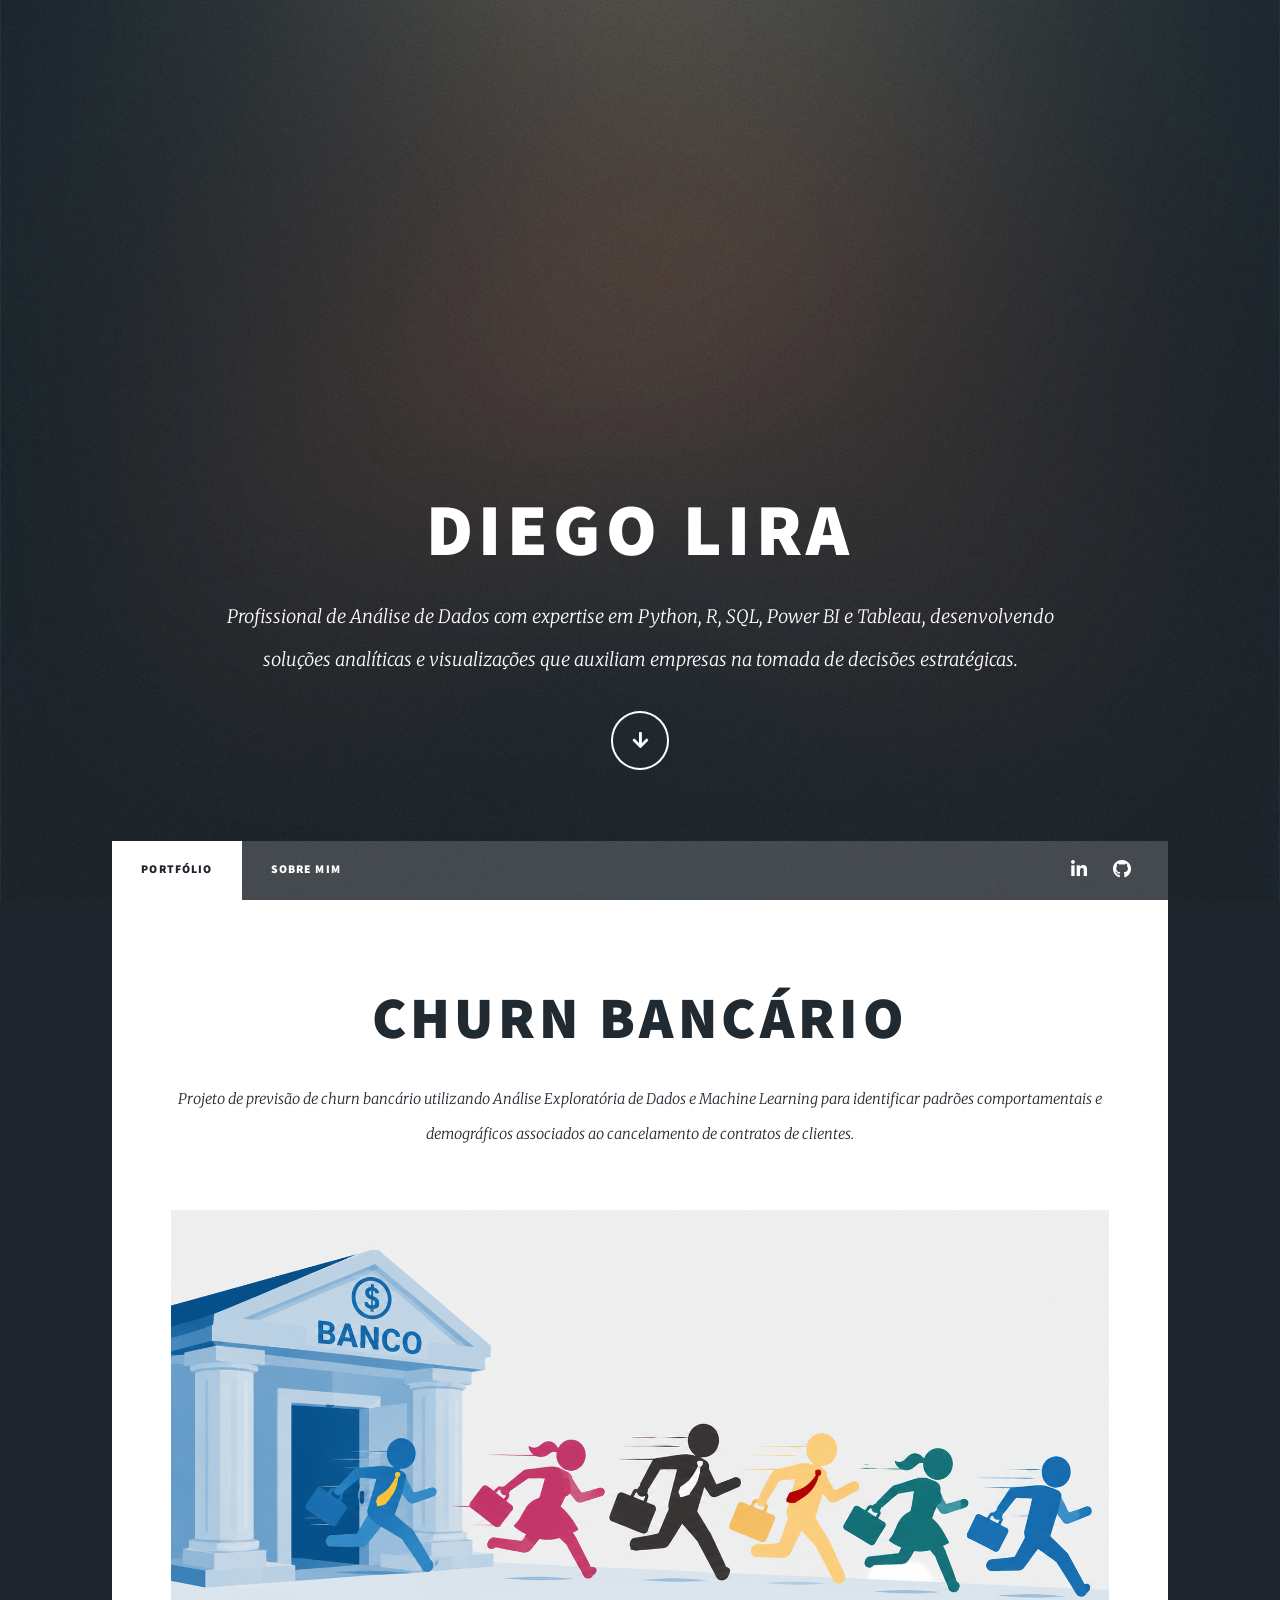
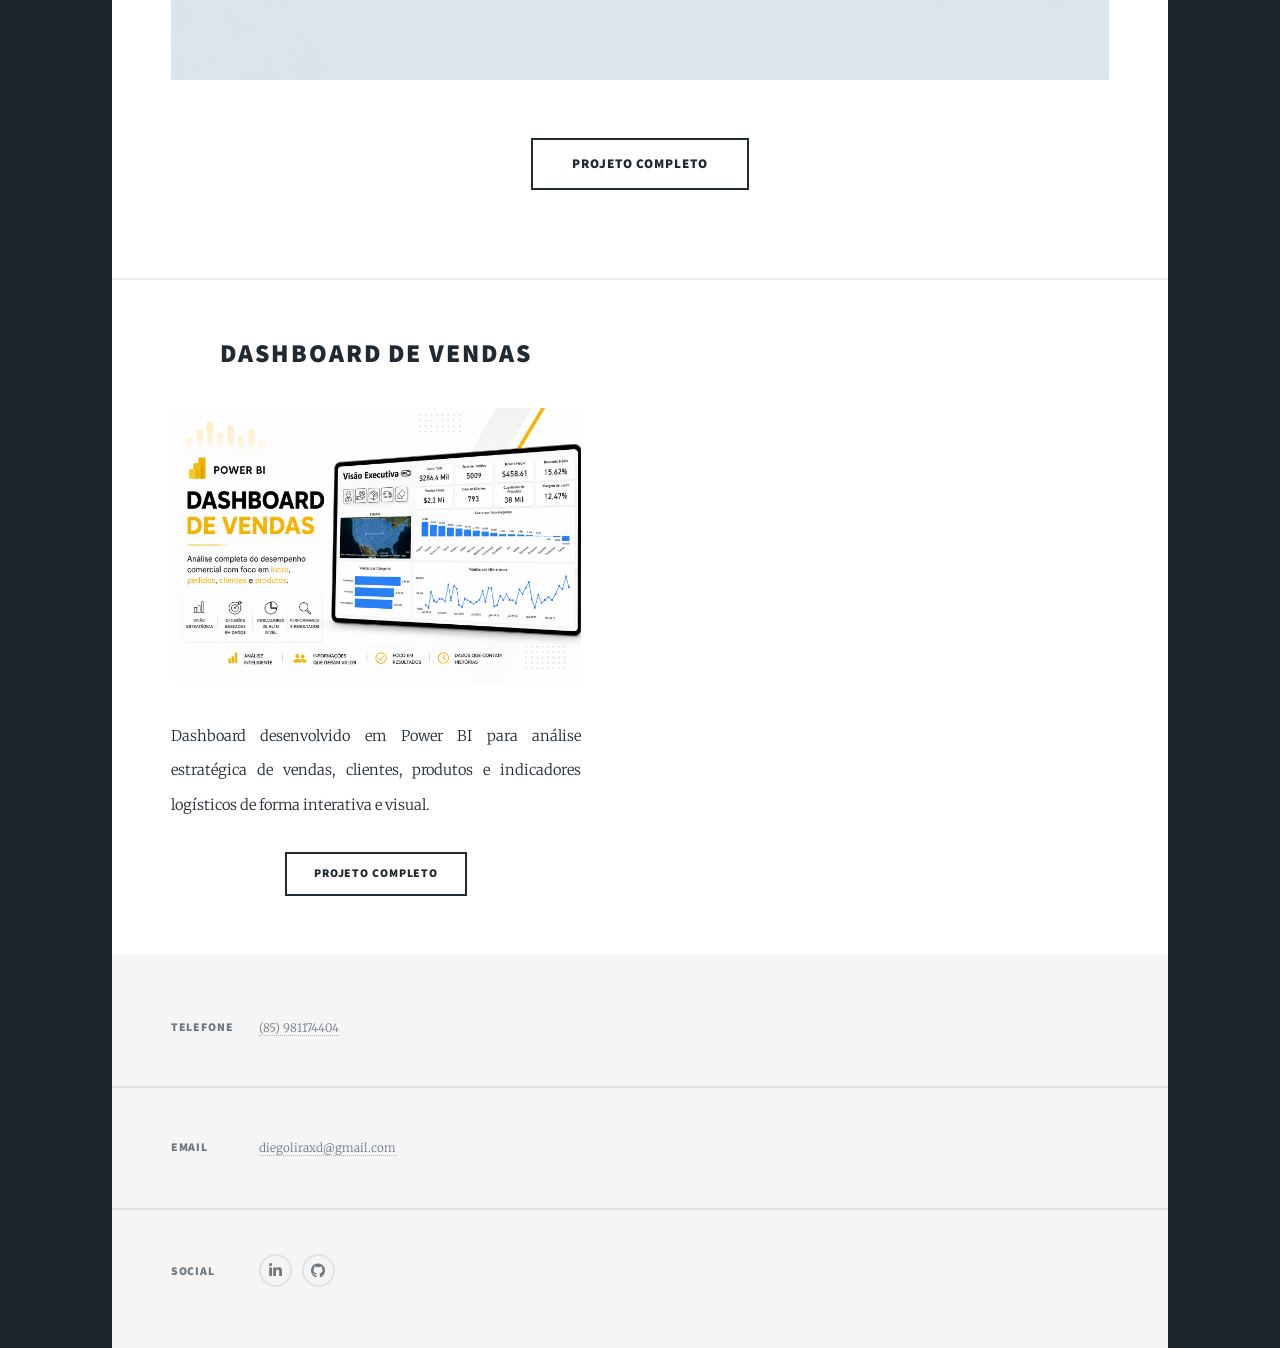
==== commit e638b857: "feature" ====
--- a/index.html
+++ b/index.html
@@ -56,7 +56,19 @@
 								</ul>
 							</article>
 
-						<!-- Posts -->
+<section class="posts">
+								<article>
+									<header>
+										<h2><a href="https://app.powerbi.com/view?r=eyJrIjoiNWM5NDQ5YmQtNDFjMS00YjAxLTlhOWUtODZiZjAzOTI2MDdlIiwidCI6IjkzOWVlYWUwLTA4ZjctNDk3MC1hMmM1LThhZjIyOWNmYzhjOSJ9&pageName=0f6f95bc4b2a2f4c784c" target="_blank" >Dashboard de vendas<br/>
+										</a></h2>
+									</header>
+									<a href="https://app.powerbi.com/view?r=eyJrIjoiNWM5NDQ5YmQtNDFjMS00YjAxLTlhOWUtODZiZjAzOTI2MDdlIiwidCI6IjkzOWVlYWUwLTA4ZjctNDk3MC1hMmM1LThhZjIyOWNmYzhjOSJ9&pageName=0f6f95bc4b2a2f4c784c" target="_blank" class="image fit"><img src="images/Capa Dashboard.png" alt="" /></a>
+									<p>Dashboard desenvolvido em Power BI para análise estratégica de vendas, clientes, produtos e indicadores logísticos de forma interativa e visual.</p>
+									<ul class="actions special">
+										<li><a href="https://app.powerbi.com/view?r=eyJrIjoiNWM5NDQ5YmQtNDFjMS00YjAxLTlhOWUtODZiZjAzOTI2MDdlIiwidCI6IjkzOWVlYWUwLTA4ZjctNDk3MC1hMmM1LThhZjIyOWNmYzhjOSJ9&pageName=0f6f95bc4b2a2f4c784c" target="_blank" class="button">Projeto completo</a></li>
+									</ul>
+								</article>
+							</section>
 							
 					</div>
 				<!-- Footer -->
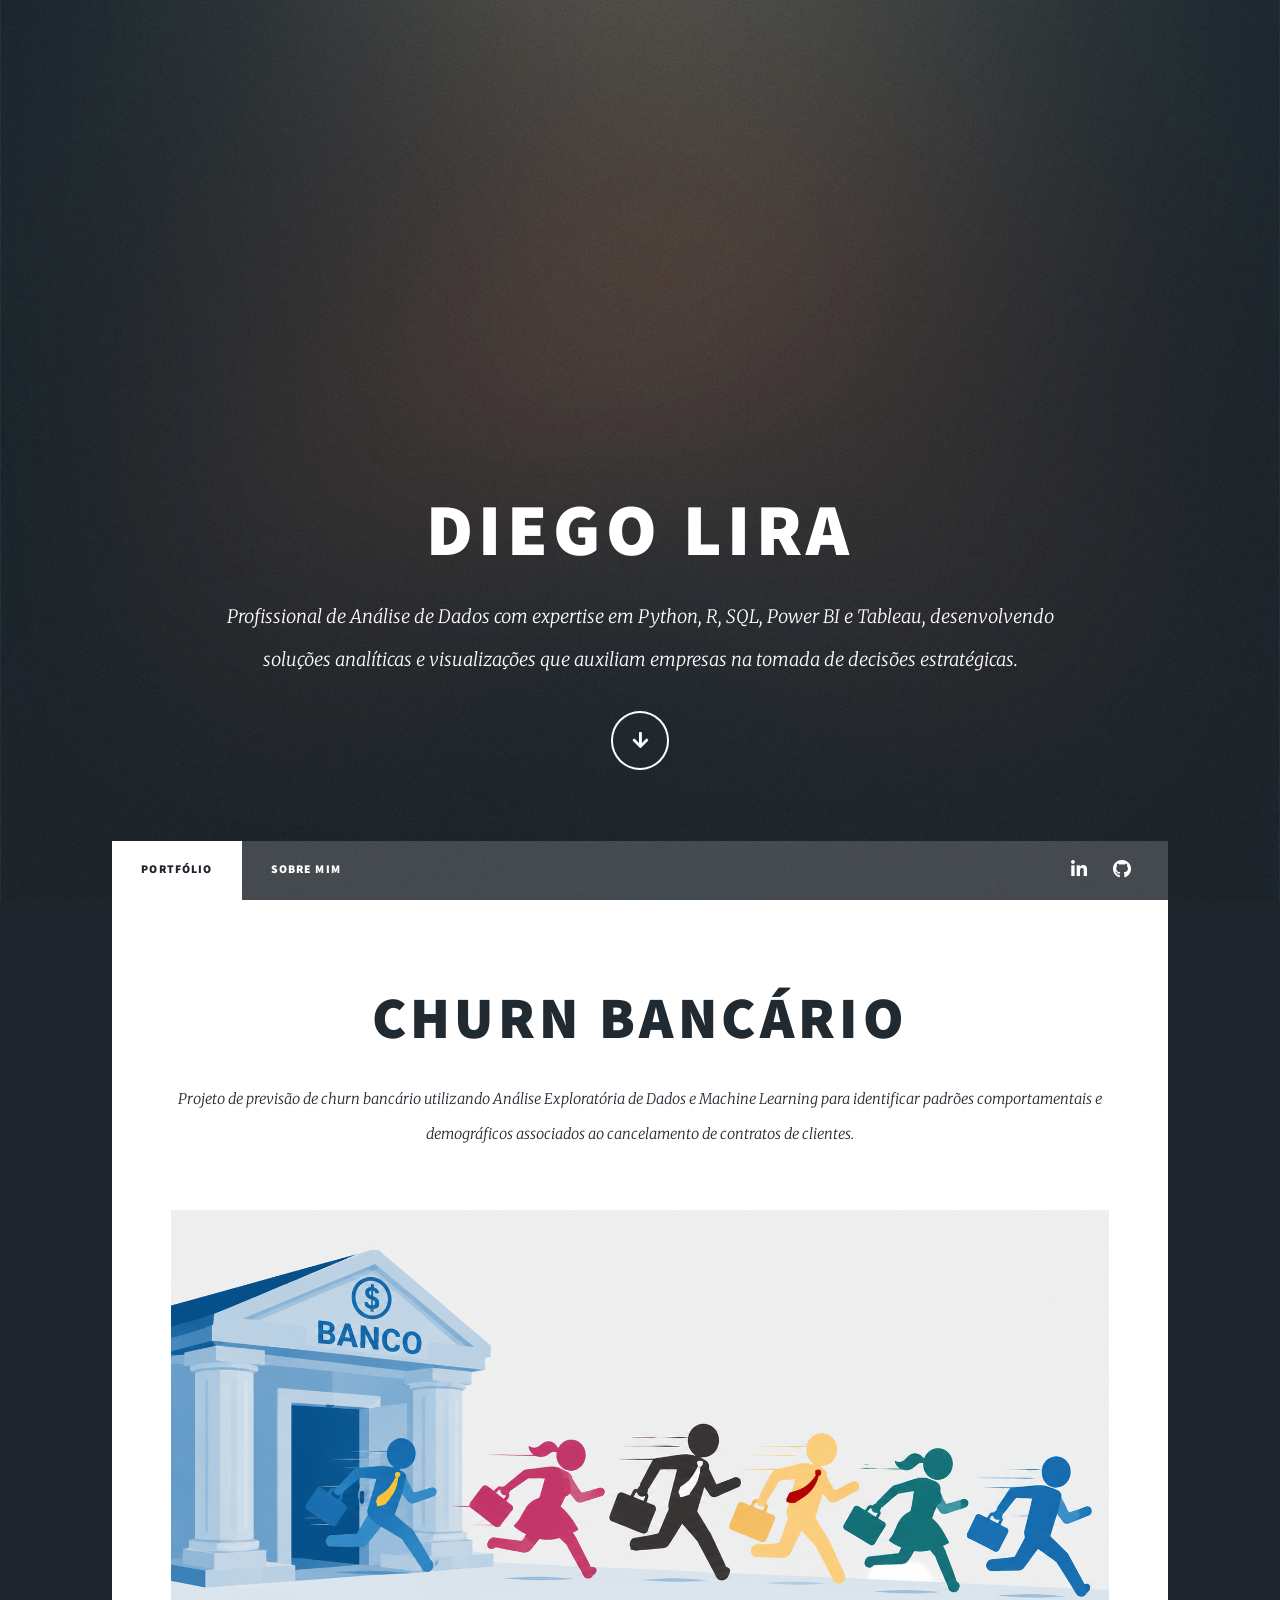
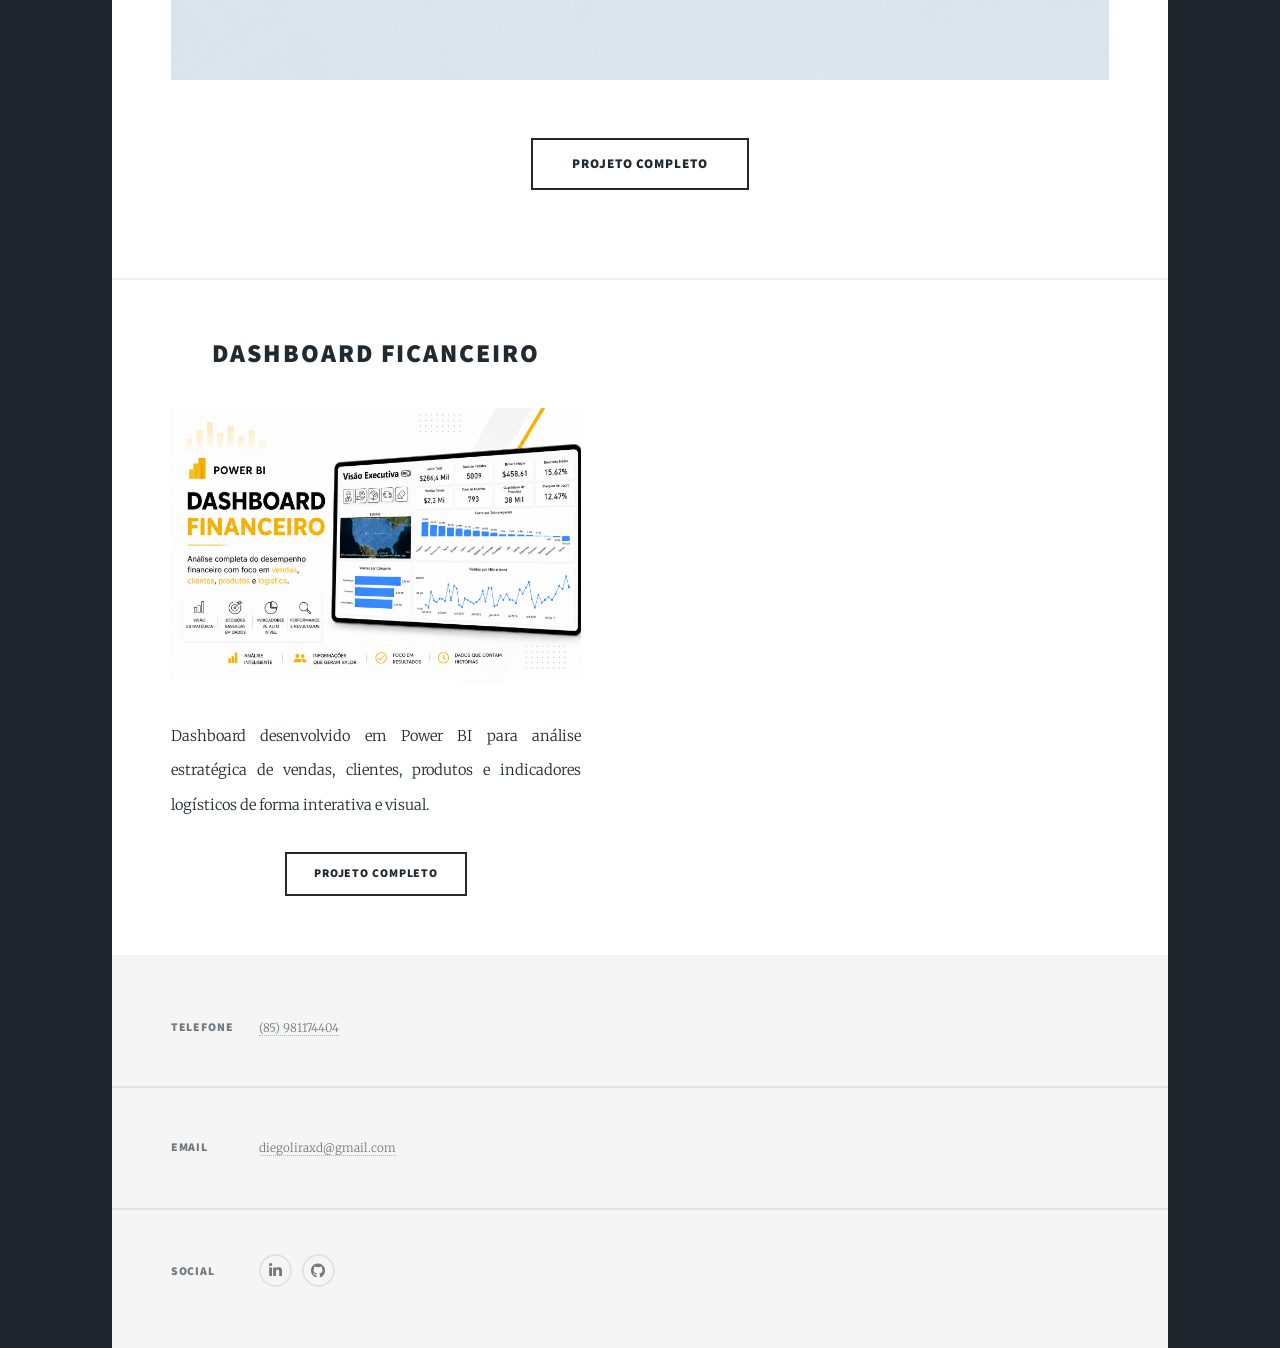
==== commit 082799b8: "feature" ====
--- a/index.html
+++ b/index.html
@@ -59,7 +59,7 @@
 <section class="posts">
 								<article>
 									<header>
-										<h2><a href="https://app.powerbi.com/view?r=eyJrIjoiNWM5NDQ5YmQtNDFjMS00YjAxLTlhOWUtODZiZjAzOTI2MDdlIiwidCI6IjkzOWVlYWUwLTA4ZjctNDk3MC1hMmM1LThhZjIyOWNmYzhjOSJ9&pageName=0f6f95bc4b2a2f4c784c" target="_blank" >Dashboard de vendas<br/>
+										<h2><a href="https://app.powerbi.com/view?r=eyJrIjoiNWM5NDQ5YmQtNDFjMS00YjAxLTlhOWUtODZiZjAzOTI2MDdlIiwidCI6IjkzOWVlYWUwLTA4ZjctNDk3MC1hMmM1LThhZjIyOWNmYzhjOSJ9&pageName=0f6f95bc4b2a2f4c784c" target="_blank" >Dashboard ficanceiro<br/>
 										</a></h2>
 									</header>
 									<a href="https://app.powerbi.com/view?r=eyJrIjoiNWM5NDQ5YmQtNDFjMS00YjAxLTlhOWUtODZiZjAzOTI2MDdlIiwidCI6IjkzOWVlYWUwLTA4ZjctNDk3MC1hMmM1LThhZjIyOWNmYzhjOSJ9&pageName=0f6f95bc4b2a2f4c784c" target="_blank" class="image fit"><img src="images/Capa Dashboard.png" alt="" /></a>
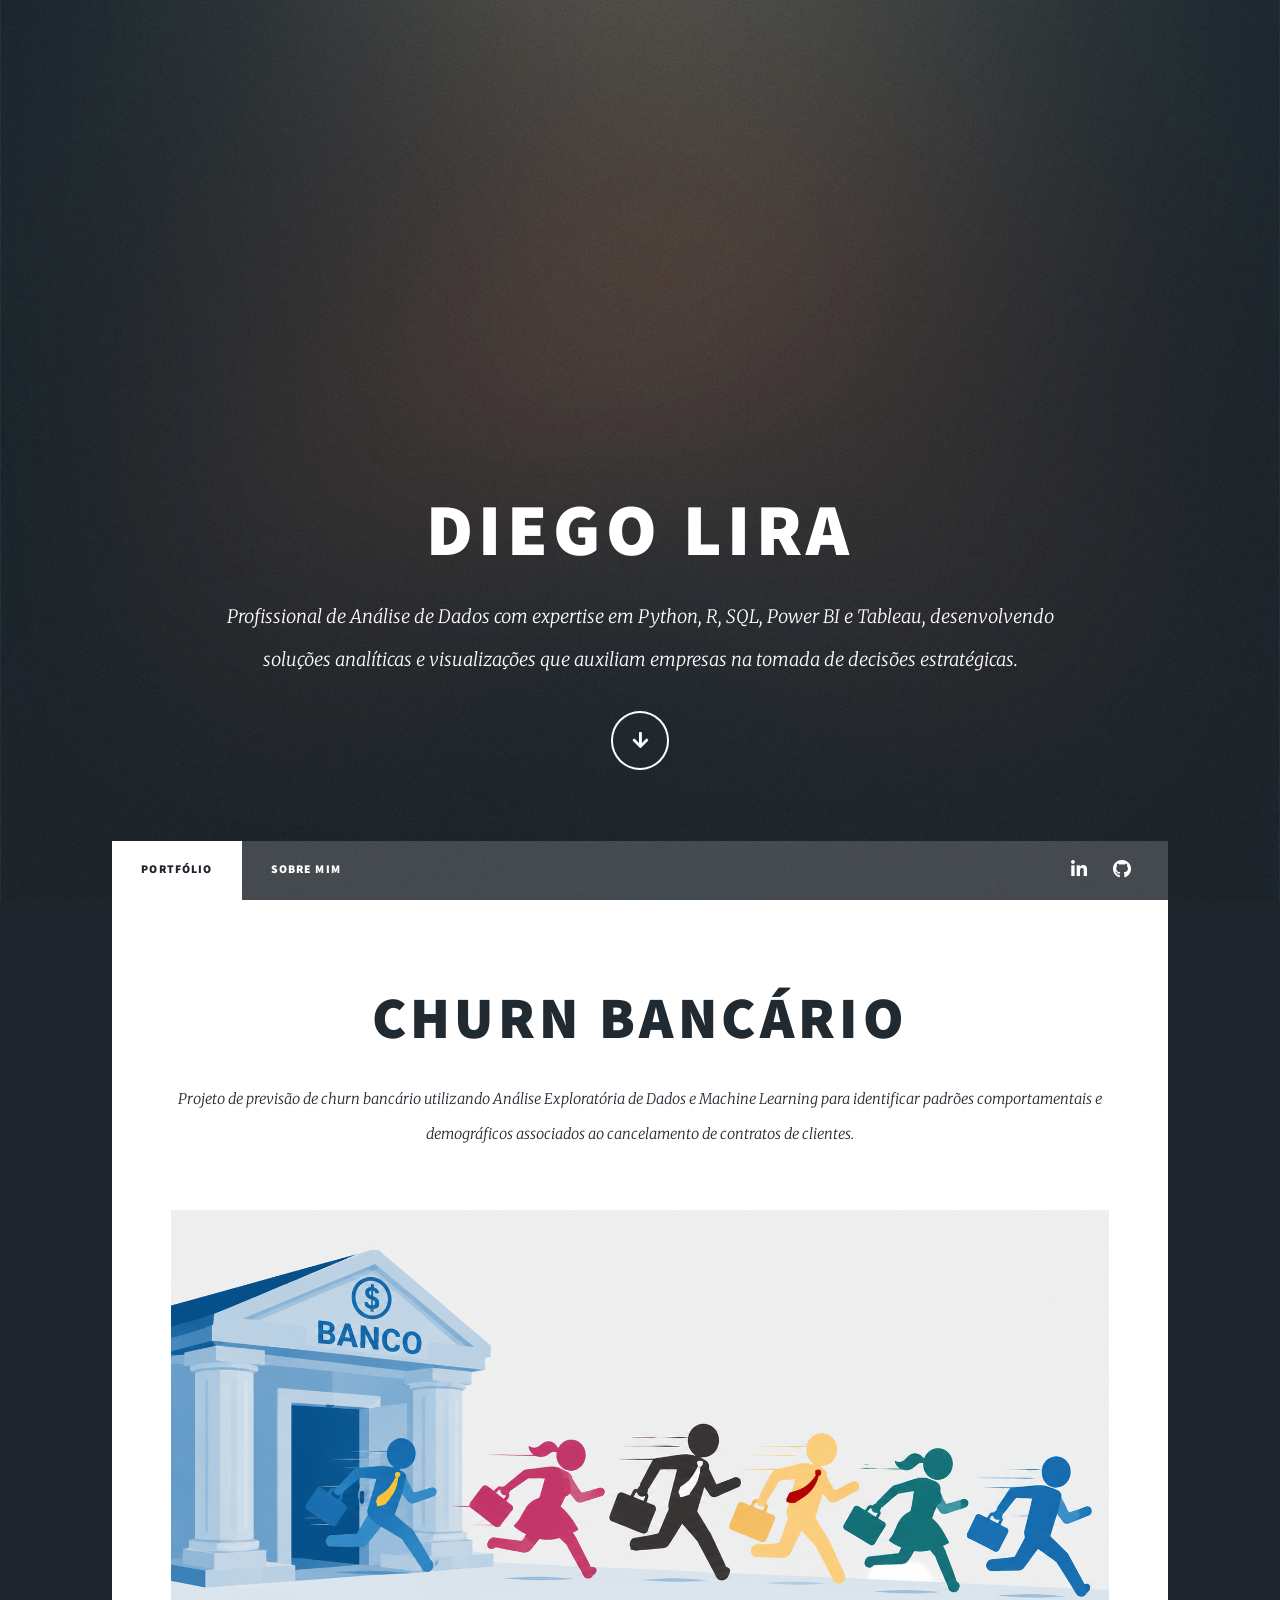
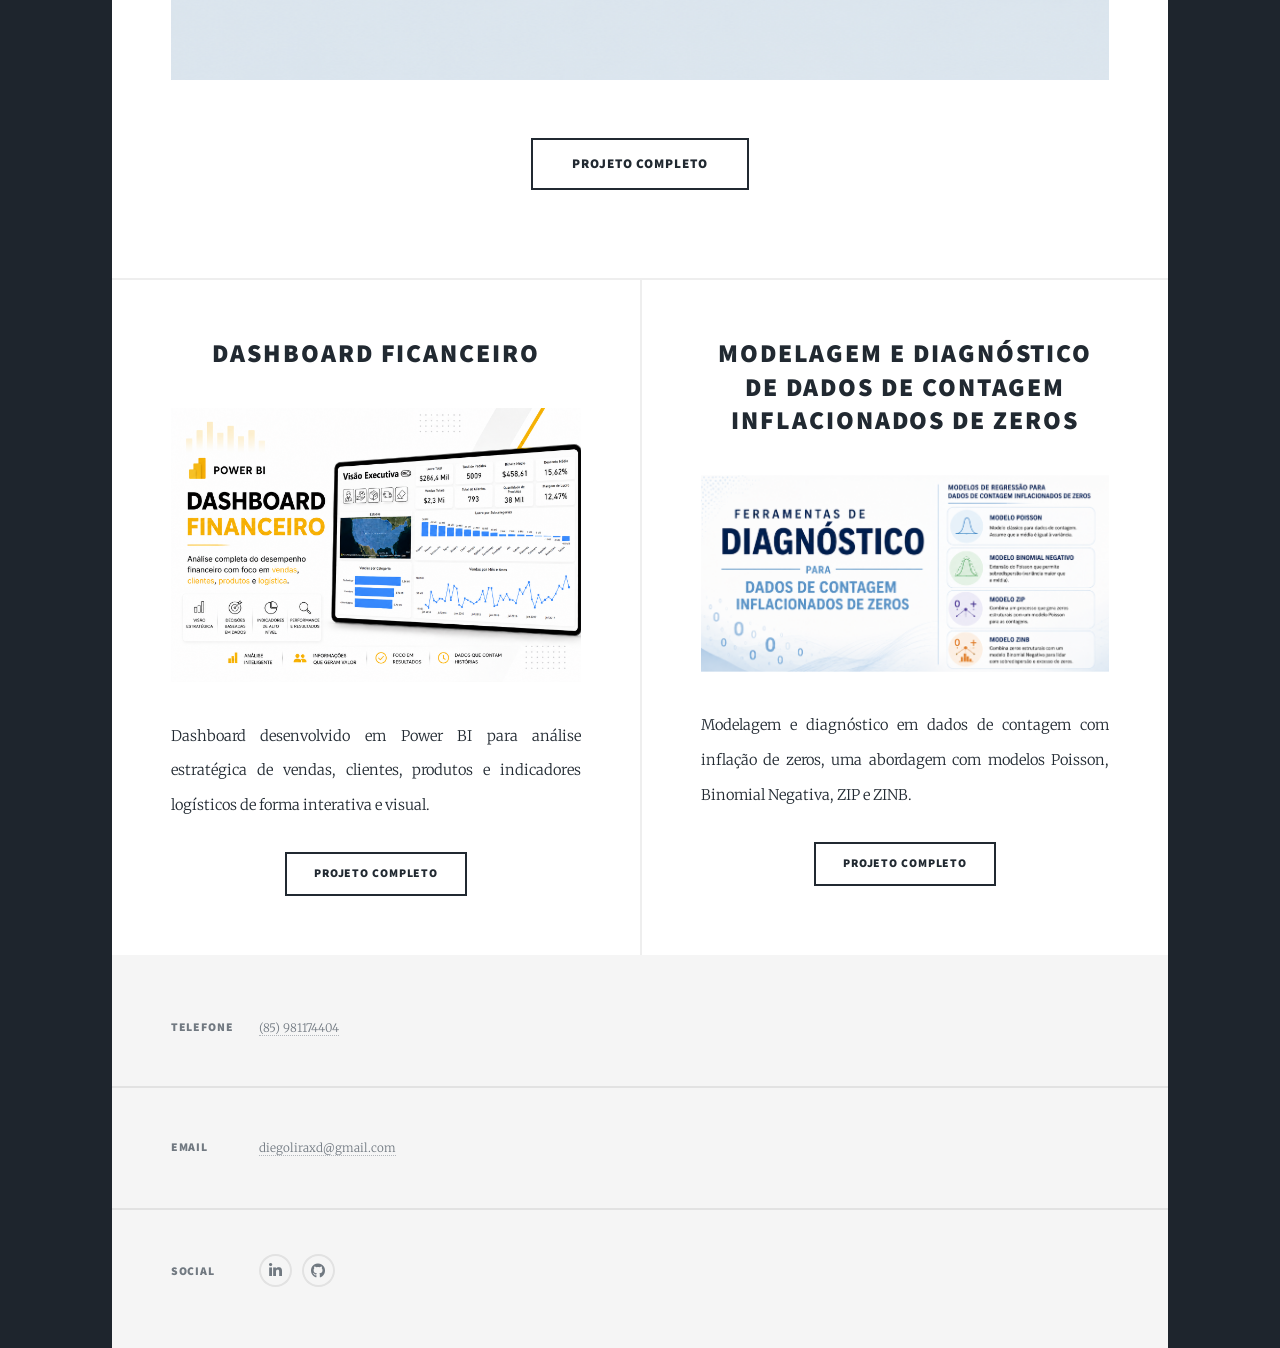
==== commit 8fc8d201: "feature" ====
--- a/index.html
+++ b/index.html
@@ -55,8 +55,7 @@
 								</li>
 								</ul>
 							</article>
-
-<section class="posts">
+							<section class="posts">
 								<article>
 									<header>
 										<h2><a href="https://app.powerbi.com/view?r=eyJrIjoiNWM5NDQ5YmQtNDFjMS00YjAxLTlhOWUtODZiZjAzOTI2MDdlIiwidCI6IjkzOWVlYWUwLTA4ZjctNDk3MC1hMmM1LThhZjIyOWNmYzhjOSJ9&pageName=0f6f95bc4b2a2f4c784c" target="_blank" >Dashboard ficanceiro<br/>
@@ -66,6 +65,17 @@
 									<p>Dashboard desenvolvido em Power BI para análise estratégica de vendas, clientes, produtos e indicadores logísticos de forma interativa e visual.</p>
 									<ul class="actions special">
 										<li><a href="https://app.powerbi.com/view?r=eyJrIjoiNWM5NDQ5YmQtNDFjMS00YjAxLTlhOWUtODZiZjAzOTI2MDdlIiwidCI6IjkzOWVlYWUwLTA4ZjctNDk3MC1hMmM1LThhZjIyOWNmYzhjOSJ9&pageName=0f6f95bc4b2a2f4c784c" target="_blank" class="button">Projeto completo</a></li>
+									</ul>
+								</article>
+								<article>
+									<header>
+										<h2><a href="https://github.com/JDiegoSLira/Modelagem_dados_contagem" target="_blank" >Modelagem e diagnóstico de dados de contagem inflacionados de zeros<br/>
+										</a></h2>
+									</header>
+									<a href="https://github.com/JDiegoSLira/Modelagem_dados_contagem" target="_blank" class="image fit"><img src="images/Dados de contagem inflacionados de zeros.png" alt="" /></a>
+									<p>Modelagem e diagnóstico em dados de contagem com inflação de zeros, uma abordagem com modelos Poisson, Binomial Negativa, ZIP e ZINB.</p>
+									<ul class="actions special">
+										<li><a href="https://github.com/JDiegoSLira/Modelagem_dados_contagem" target="_blank" class="button">Projeto completo</a></li>
 									</ul>
 								</article>
 							</section>
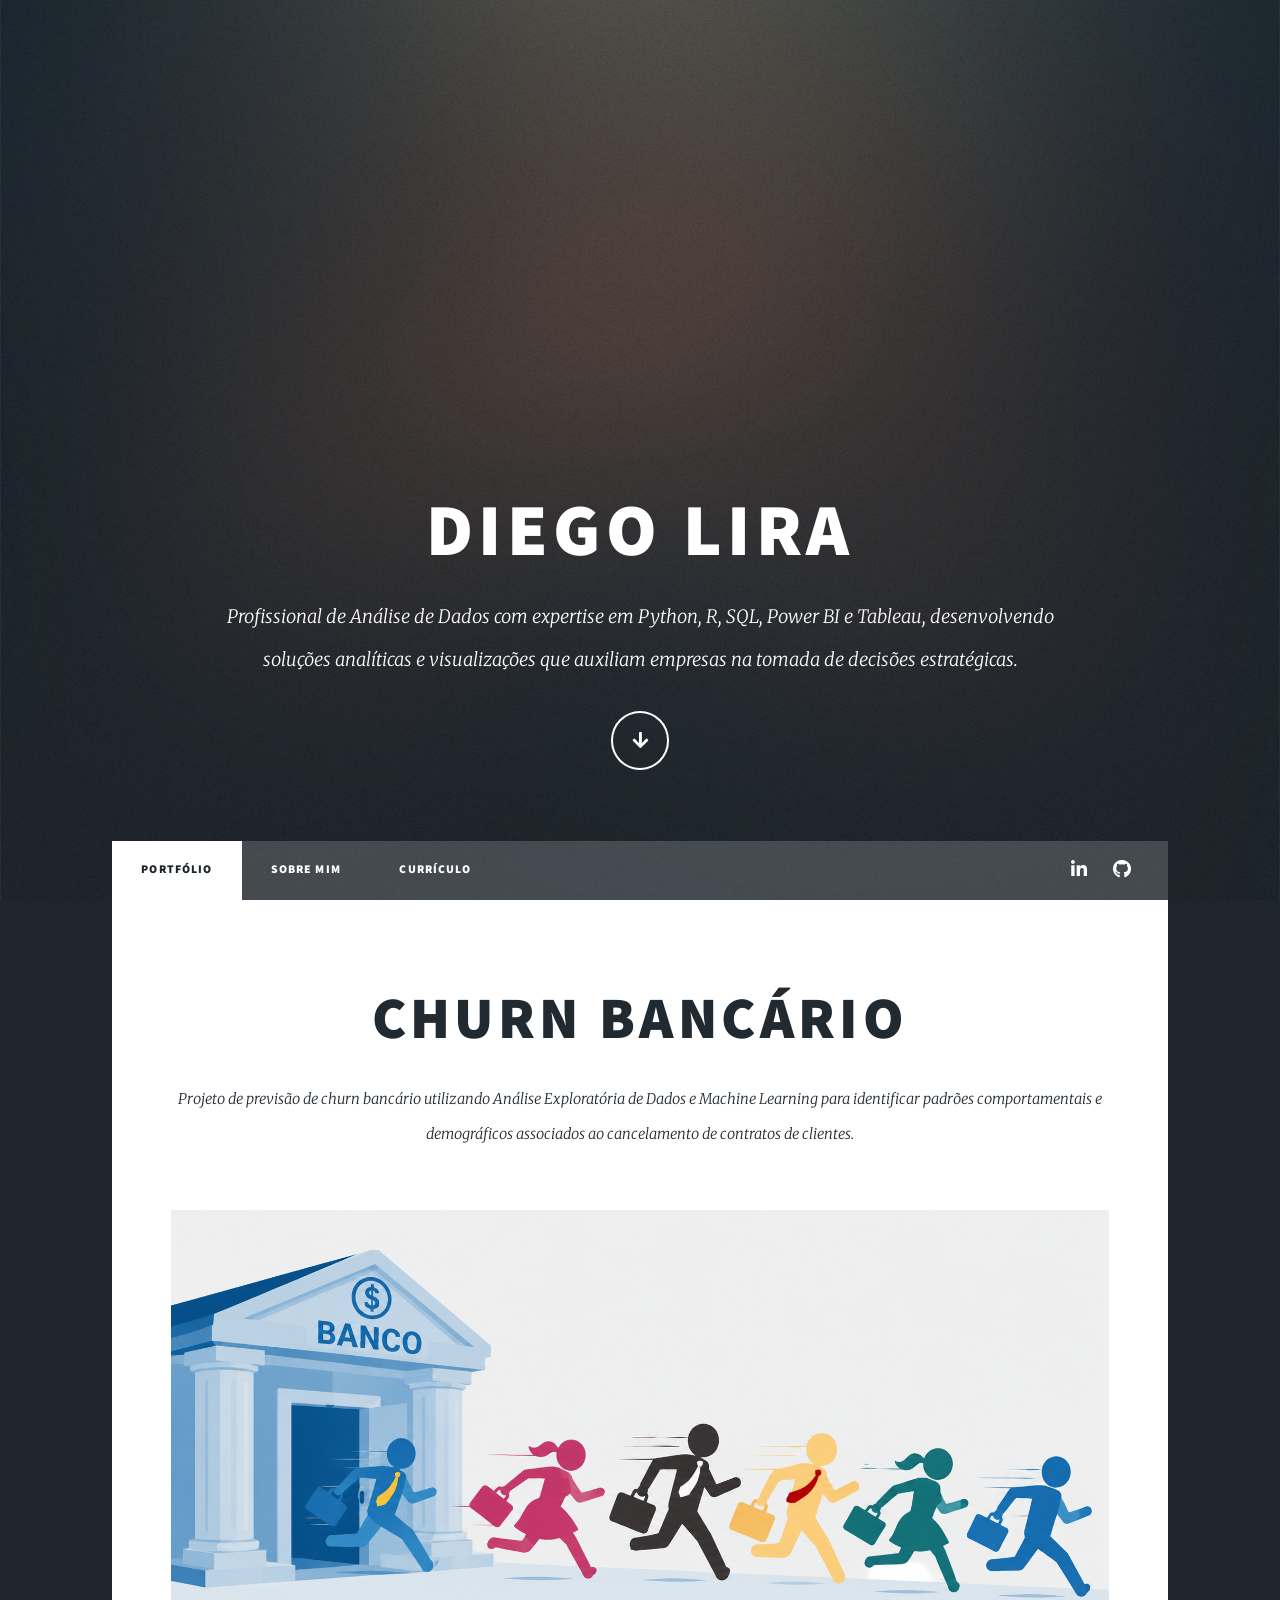
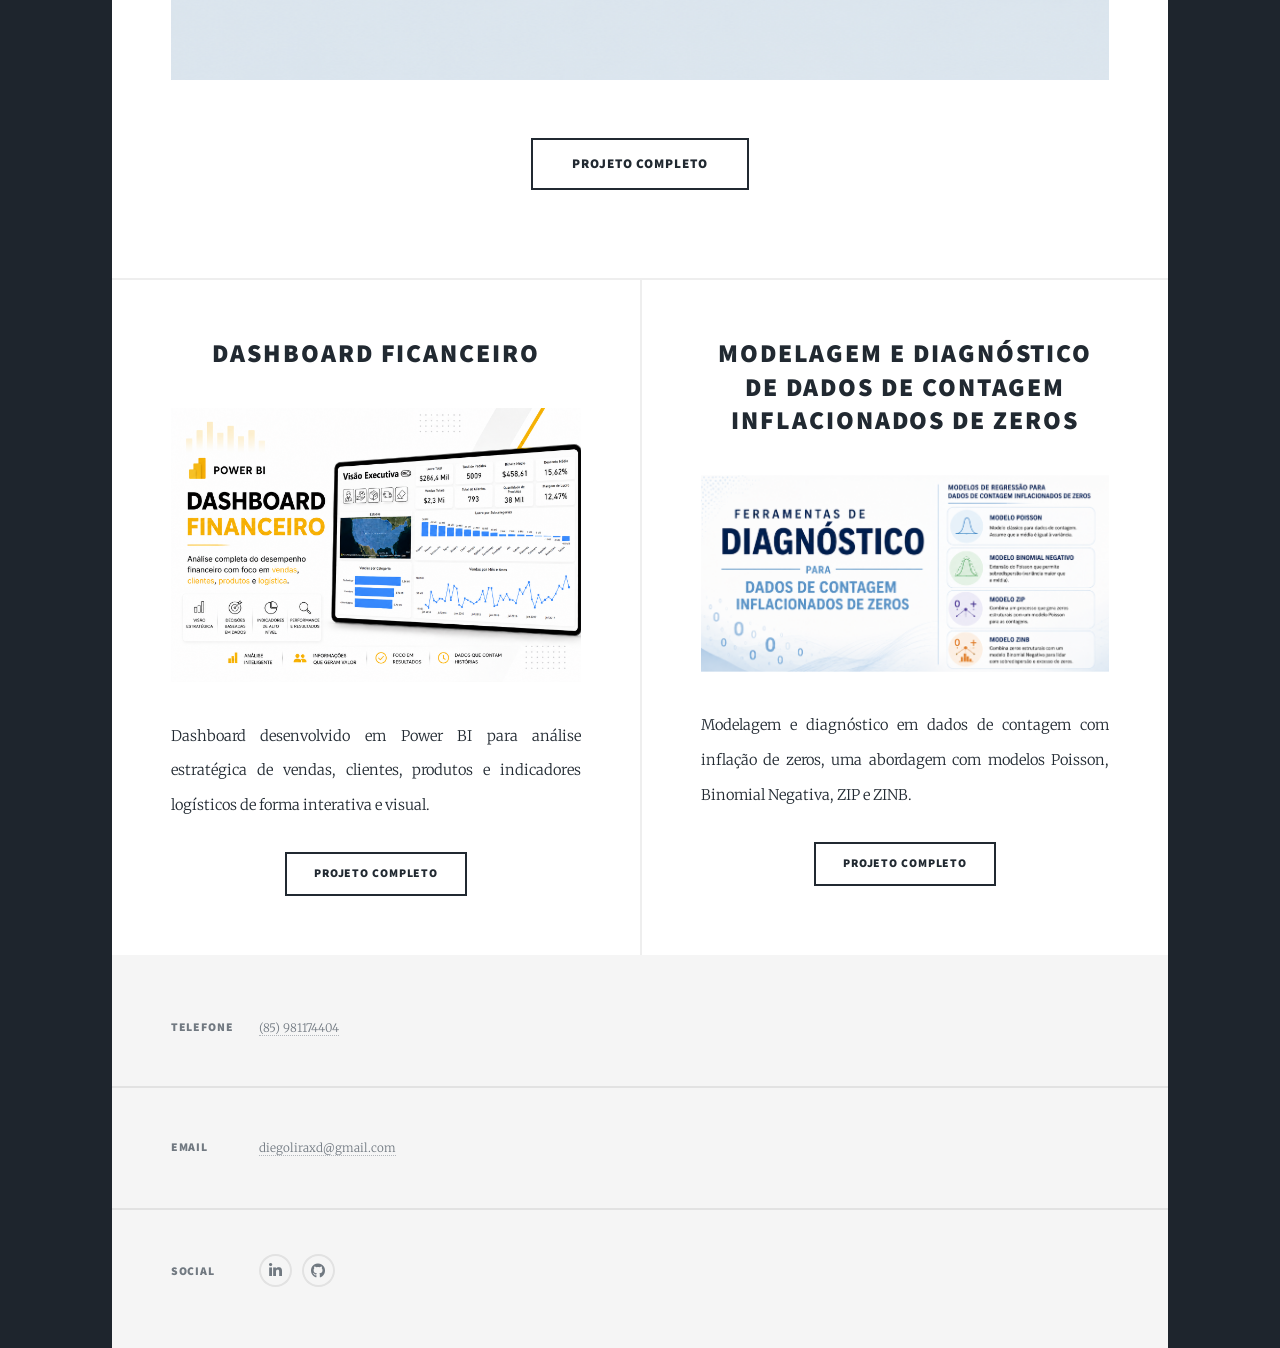
==== commit 26b0103d: "feature" ====
--- a/index.html
+++ b/index.html
@@ -33,6 +33,7 @@
 						<ul class="links">
 							<li class="active"><a>Portfólio</a></li>
 							<li><a href="generic.html">Sobre mim</a></li>
+							<li><a href="curriculo.html">Currículo</a></li>
 						</ul>
 						<ul class="icons">
 							<li><a href="https://www.linkedin.com/in/diegoslira" target="_blank" rel="noopener noreferrer" class="icon brands alt fa-linkedin-in"><span class="label">LinkedIn</span></a></li>
